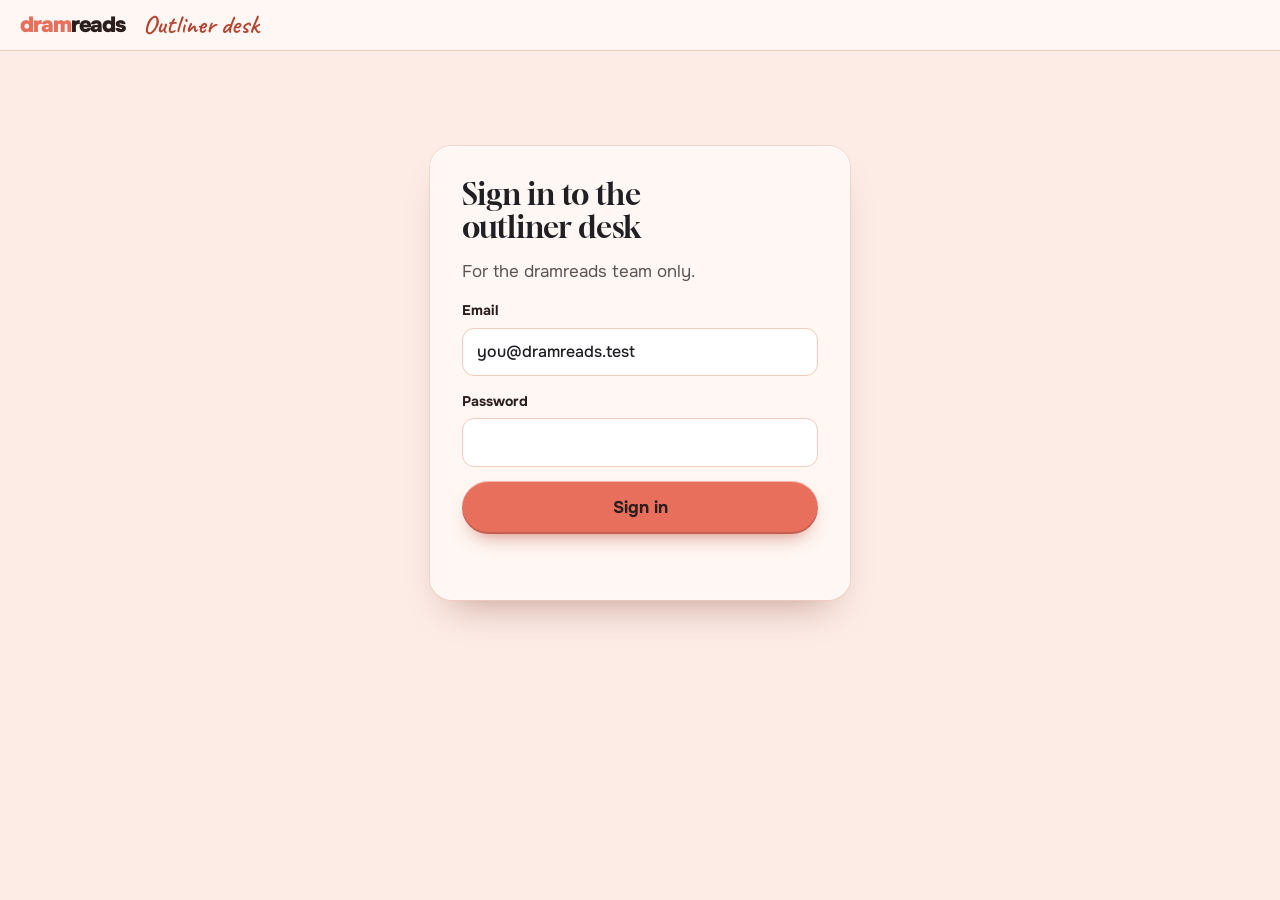
==== admin-preview.html @ 10865d68 "Add outliner recruitment page, admin dashboard and its sample-data demo Co-Authored-By: Claude Opus " ====
<!doctype html>
<html lang="en">
<head>
<meta charset="utf-8">
<meta name="viewport" content="width=device-width, initial-scale=1, viewport-fit=cover">
<title>Outliner Desk preview | dramreads</title>
<meta name="robots" content="noindex, nofollow">
<link rel="stylesheet" href="https://fonts.googleapis.com/css2?family=Caveat:wght@600&family=Gloock&family=Onest:wght@400;500;600;700;800;900&display=swap">
<link rel="stylesheet" href="assets/site.css">
<link rel="stylesheet" href="assets/admin.css">
</head>
<body class="adm">
<script type="module">
// Runs the real dashboard (site/admin.html + admin.js) against sample data in memory, no Supabase needed.
// Open admin-preview.html from the site folder. Nothing is saved.
const ME = "you@dramreads.test";
const uuid = () => crypto.randomUUID();
const ago = d => new Date(Date.now() - d * 864e5).toISOString();
const A = (name, email, days, status, extra = {}) => ({ id: uuid(), created_at: ago(days), name, email, book_link: "https://www.goodnovel.com/book/sample", genres: ["Contract Marriage", "Mafia & Biker"], message: null,
  blurb: "She signed the contract to save her father's company. He signed it to destroy hers.", story_outline: "Act one: the wedding is a business deal...\nAct two: the deal starts to cost them both...\nAct three: the betrayal, the choice, the real vow.",
  characters: "Ivy Hart, 24: proud, broke, sharper than anyone expects.\nDante Moretti, 31: heir to a shipping empire with a debt to settle.", chapter_1: "Ivy walks into the wrong boardroom and the wrong man offers her a ring.",
  chapter_2: "The prenup has one clause she can't read.", chapter_3: "Their first public kiss is staged; her reaction isn't.", file_path: null, human_declared: true, status, rate: null, prior_ban: false, ...extra });
const db = {
  admins: [{ email: ME }],
  applications: [
    A("Ama Okafor", "ama@example.com", 0, "new"),
    A("Lena Brooks", "lena@example.com", 1, "new", { file_path: "x/assessment.pdf", blurb: null, story_outline: null, characters: null, chapter_1: null, chapter_2: null, chapter_3: null, genres: ["Sports Romance"] }),
    A("R. Vale", "rvale@example.com", 2, "new", { prior_ban: true }),
    A("Tobi Adeyemi", "tobi@example.com", 6, "review"),
    A("Grace Lin", "grace@example.com", 30, "accepted", { rate: 2.5 }),
    A("Marcus Reed", "marcus@example.com", 40, "accepted", { rate: 0.75 }),
    A("Rachel Vale", "rachel@example.com", 50, "banned"),
  ],
  scores: [], batches: [],
};
const [, , , tobi, grace, marcus] = db.applications;
db.scores.push({ application_id: tobi.id, reviewer: "partner@dramreads.test", no_ai: 5, originality: 4, creativity: 4, market_fit: 5, storyline: 4, note: "Strong hooks, chapter 3 drags." });
db.batches.push({ id: uuid(), application_id: grace.id, month: "2026-10-01", submitted: 120, approved: 110, paid: false },
  { id: uuid(), application_id: grace.id, month: "2026-09-01", submitted: 90, approved: 80, paid: true },
  { id: uuid(), application_id: marcus.id, month: "2026-10-01", submitted: 60, approved: 52, paid: false });

// Just enough of the supabase-js query builder for admin.js.
function from(table) {
  let rows = db[table], op = "select", payload, filters = [], single = false, conflict;
  const q = {
    select() { return q; }, order() { return q; },
    eq(k, v) { filters.push(r => r[k] === v); return q; },
    single() { single = true; return q; },
    insert(r) { op = "insert"; payload = r; return q; },
    update(r) { op = "update"; payload = r; return q; },
    upsert(r, o) { op = "upsert"; payload = r; conflict = o.onConflict.split(","); return q; },
    then(ok, bad) { return Promise.resolve(run()).then(ok, bad); },
  };
  function run() {
    const match = r => filters.every(f => f(r));
    if (op === "select") return { data: rows.filter(match), error: null };
    if (op === "update") { rows.filter(match).forEach(r => Object.assign(r, payload)); return { error: null }; }
    if (op === "insert") {
      if (table === "batches" && rows.some(r => r.application_id === payload.application_id && r.month === payload.month)) return { data: null, error: { code: "23505", message: "duplicate key" } };
      const row = { id: uuid(), paid: false, ...payload }; rows.push(row); return { data: single ? row : [row], error: null };
    }
    const row = { reviewer: ME, ...payload }, old = rows.find(r => conflict.every(k => r[k] === row[k]));
    old ? Object.assign(old, row) : rows.push(row); return { error: null };
  }
  return q;
}
window.DR_SUPABASE = { url: "preview", anonKey: "preview" };
window.supabase = { createClient: () => ({
  from,
  auth: {
    getSession: async () => ({ data: { session: null } }),
    signInWithPassword: async ({ email }) => ({ data: { session: { user: { email: email || ME } } }, error: null }),
    signOut: async () => ({}),
  },
  storage: { from: () => ({ createSignedUrl: async () => ({ data: { signedUrl: "data:text/plain,Sample assessment document" }, error: null }) }) },
}) };

const html = await (await fetch("admin.html")).text();
document.body.innerHTML = new DOMParser().parseFromString(html, "text/html").body.innerHTML.replace(/<script[\s\S]*?<\/script>/g, "");
document.querySelector("#lEmail").value = ME;
await import("./assets/admin.js");
</script>
</body>
</html>
---- assets/site.css ----
/* dramreads — shared styles for every page.
   Concept: books as physical objects on a lit stage; paper, ink and editors' marks for depth.
   Signature: the "locked chapter", a page that fades out into a request bar. */
:root {
  --coral: #E86F5C;
  --coral-ink: #B4442F;     /* coral darkened for small text on white */
  --coral-soft: #F3A193;
  --peach: #FDECE6;
  --peach-2: #F9DDD3;
  --peach-line: #F1C9BD;
  --white: #FFFFFF;
  --paper: #FFFBF8;
  --ink: #1F1F24;
  --ink-soft: #5E5455;
  --deep: #2B1E1C;
  --display: "Gloock", Georgia, "Times New Roman", serif;
  --sans: "Onest", "Segoe UI", system-ui, -apple-system, sans-serif;
  --hand: "Caveat", "Bradley Hand", cursive;
  --gl: max(20px, env(safe-area-inset-left, 0px));
  --gr: max(20px, env(safe-area-inset-right, 0px));
  --ease: cubic-bezier(.2,.8,.2,1);
  /* glass: the site's accent material. Use on things that float over colour. */
  --glass: rgba(255,251,248,.58);
  --glass-strong: rgba(255,251,248,.8);
  --glass-blur: blur(22px) saturate(1.7);
  --glass-shadow: inset 0 1px 0 rgba(255,255,255,.95), inset 0 0 0 1px rgba(255,255,255,.35), 0 0 0 1px rgba(241,201,189,.7), 0 22px 40px -20px rgba(120,50,35,.45);
  --grain: url("data:image/svg+xml;utf8,<svg xmlns='http://www.w3.org/2000/svg' width='160' height='160'><filter id='n'><feTurbulence type='fractalNoise' baseFrequency='.85' numOctaves='3' stitchTiles='stitch'/><feColorMatrix values='0 0 0 0 0.17  0 0 0 0 0.12  0 0 0 0 0.11  0 0 0 .5 0'/></filter><rect width='100%' height='100%' filter='url(%23n)'/></svg>");
}
@view-transition { navigation: auto; }
::view-transition-old(root), ::view-transition-new(root) { animation-duration: .35s; }

*, *::before, *::after { box-sizing: border-box; }
html { scroll-behavior: smooth; -webkit-text-size-adjust: 100%; }
body { margin: 0; background: var(--white); color: var(--ink); font: 400 17px/1.6 var(--sans); overflow-x: hidden; }
img, svg { max-width: 100%; }
a { color: var(--coral-ink); }
p { margin: 0; }
h1, h2, h3 { margin: 0; text-wrap: balance; }
:focus-visible { outline: 3px solid var(--ink); outline-offset: 3px; border-radius: 8px; }
.wrap { max-width: 1200px; margin: 0 auto; padding-left: var(--gl); padding-right: var(--gr); }
.grain { position: relative; isolation: isolate; }
.grain::after { content: ""; position: absolute; inset: 0; background: var(--grain); opacity: .22; mix-blend-mode: multiply; pointer-events: none; z-index: -1; }
section { padding-block: clamp(72px, 10vw, 128px); scroll-margin-top: 40px; }
h2 { font: 400 clamp(38px, 5.4vw, 66px)/1 var(--display); letter-spacing: -0.01em; color: var(--deep); }
.kicker { font: 600 30px/1 var(--hand); color: var(--coral-ink); display: block; margin-bottom: 12px; transform: rotate(-2deg); transform-origin: left; }
.lede { font-size: clamp(17px, 1.6vw, 20px); color: var(--ink-soft); max-width: 58ch; }
.split-head { display: grid; grid-template-columns: 1fr 1fr; gap: 20px 64px; align-items: end; }
.split-head > * { min-width: 0; }
@media (max-width: 860px) { .split-head { grid-template-columns: 1fr; } }

.btn { display: inline-flex; align-items: center; justify-content: center; gap: 10px; border: 0; border-radius: 999px; padding: 15px 28px; font: 700 16px/1 var(--sans); background: var(--coral); color: var(--deep); text-decoration: none; cursor: pointer; white-space: nowrap;
  box-shadow: 0 1px 0 rgba(255,255,255,.5) inset, 0 -2px 0 rgba(43,30,28,.18) inset, 0 10px 20px -10px rgba(180,68,47,.7); transition: transform .15s, box-shadow .15s, background .15s; }
.btn:hover { transform: translateY(-1px); background: #EC7B69; }
.btn:active { transform: translateY(1px); }
.btn.dark { background: var(--deep); color: var(--peach); box-shadow: 0 10px 20px -12px rgba(43,30,28,.8); }
.btn.dark:hover { background: #3B2A27; }
.link { font-weight: 700; color: var(--ink); text-decoration: underline; text-decoration-color: var(--coral); text-decoration-thickness: 2px; text-underline-offset: 6px; }
.link:hover { color: var(--coral-ink); }

/* ---------- Pill header ---------- */
body::before { content: ""; position: fixed; inset: 0 0 auto; height: env(safe-area-inset-top, 0px); background: var(--white); z-index: 41; }
.hdr { position: fixed; z-index: 40; top: calc(14px + env(safe-area-inset-top, 0px)); left: 50%; translate: -50% 0; width: min(1140px, calc(100% - 28px));
  display: flex; align-items: center; gap: 8px; padding: 7px 7px 7px 22px; border-radius: 999px;
  background-color: var(--glass); background-image: radial-gradient(220px circle at var(--mx, -300px) 50%, rgba(255,255,255,.6), transparent 70%);
  -webkit-backdrop-filter: var(--glass-blur); backdrop-filter: var(--glass-blur); box-shadow: var(--glass-shadow);
  transition: width .4s var(--ease), top .4s var(--ease), background-color .3s; view-transition-name: hdr; }
.hdr.scrolled { width: min(940px, calc(100% - 28px)); top: calc(10px + env(safe-area-inset-top, 0px)); background-color: var(--glass-strong); }
.logo { font: 900 25px/1 var(--sans); letter-spacing: -0.05em; color: var(--coral); text-decoration: none; display: inline-flex; align-items: baseline; flex: none; }
.logo i { font-style: normal; color: var(--deep); }
.hdr nav { display: flex; gap: 2px; margin: 0 auto; padding: 4px; border-radius: 999px; background: rgba(255,255,255,.45); box-shadow: inset 0 0 0 1px rgba(255,255,255,.6); }
.hdr nav a { padding: 9px 16px; border-radius: 999px; color: var(--deep); text-decoration: none; font-weight: 600; font-size: 14.5px; transition: background .2s, color .2s; }
.hdr nav a:hover { background: rgba(255,255,255,.9); }
.hdr nav a[aria-current="page"] { background: var(--deep); color: var(--peach); }
.hdr .btn { padding: 12px 20px; font-size: 14.5px; }
.menu-btn { display: none; border: 0; background: var(--deep); color: var(--peach); width: 44px; height: 44px; border-radius: 50%; cursor: pointer; place-items: center; flex: none; }
.menu-btn span, .menu-btn span::before, .menu-btn span::after { display: block; width: 16px; height: 2px; background: currentColor; border-radius: 2px; position: relative; transition: transform .25s var(--ease), background .2s; }
.menu-btn span::before, .menu-btn span::after { content: ""; position: absolute; left: 0; }
.menu-btn span::before { top: -5px; } .menu-btn span::after { top: 5px; }
.menu-open .menu-btn span { background: transparent; }
.menu-open .menu-btn span::before { transform: translateY(5px) rotate(45deg); }
.menu-open .menu-btn span::after { transform: translateY(-5px) rotate(-45deg); }
.panel { display: none; }
@media (max-width: 900px) {
  .hdr { padding-left: 18px; gap: 6px; }
  .hdr nav { display: none; }
  .hdr .btn { margin-left: auto; padding: 11px 16px; }
  .menu-btn { display: grid; }
  .panel { display: block; position: fixed; z-index: 39; top: calc(78px + env(safe-area-inset-top, 0px)); left: 14px; right: 14px; border-radius: 28px; background: var(--deep); color: var(--peach);
    padding: 18px 22px 22px; box-shadow: 0 30px 60px -20px rgba(43,30,28,.6); transform-origin: top center; transform: translateY(-10px) scale(.97); opacity: 0; visibility: hidden; transition: opacity .25s, transform .35s var(--ease), visibility .25s; }
  .menu-open .panel { opacity: 1; transform: none; visibility: visible; }
  .panel a { display: flex; justify-content: space-between; align-items: center; color: var(--peach); text-decoration: none; font: 400 34px/1.2 var(--display); padding: 12px 4px; border-bottom: 1px solid rgba(253,236,230,.13); }
  .panel a[aria-current="page"] { color: var(--coral-soft); }
  .panel a[aria-current="page"]::after { content: "you are here"; font: 600 20px/1 var(--hand); }
  .panel .mail { margin-top: 16px; font-size: 14px; color: rgba(253,236,230,.7); }
}
@media (max-width: 420px) { .hdr .btn { display: none; } .menu-btn { margin-left: auto; } }

/* ---------- 3D book object ---------- */
.book3d { --w: 180px; --d: 30px; --ry: -24deg; --rx: 4deg; width: var(--w); aspect-ratio: 2 / 3; position: relative; transform-style: preserve-3d; transform: rotateX(var(--rx)) rotateY(var(--ry)); transition: transform .6s var(--ease); }
.book3d > * { position: absolute; }
.book3d .front { inset: 0; transform: translateZ(calc(var(--d) / 2)); border-radius: 2px 7px 7px 2px; overflow: hidden; display: flex; flex-direction: column; justify-content: flex-end; padding: 9%; color: #FFF6F1; background: var(--cv); }
.book3d .front::before { content: ""; position: absolute; inset: 0; z-index: 1; pointer-events: none; background:
    linear-gradient(90deg, rgba(0,0,0,.35) 0, rgba(255,255,255,.18) 3%, rgba(0,0,0,.12) 5.5%, transparent 9%),
    radial-gradient(110% 60% at 85% 0%, rgba(255,255,255,.28), transparent 60%); }
.book3d .front::after { content: ""; position: absolute; inset: 0; background: var(--grain); opacity: .35; mix-blend-mode: overlay; pointer-events: none; }
.book3d .art { position: absolute; inset: 0; }
.book3d .t { position: relative; z-index: 2; font: 400 calc(var(--w) * .13)/1 var(--display); text-shadow: 0 2px 10px rgba(0,0,0,.35); }
.book3d .g { position: relative; z-index: 2; margin-top: 8%; padding-top: 6%; border-top: 1px solid rgba(255,246,241,.5); font: 600 calc(var(--w) * .052)/1.2 var(--sans); letter-spacing: .06em; }
.book3d .pages { top: 1.5%; height: 97%; width: var(--d); left: calc(var(--w) - var(--d) / 2 - 3px); transform: rotateY(90deg); background: repeating-linear-gradient(90deg, #FBF5F1 0 1px, #E8DCD6 1px 2px); box-shadow: inset 0 0 10px rgba(43,30,28,.25); }
.book3d .spine { top: 0; height: 100%; width: var(--d); left: calc(var(--d) / -2); transform: rotateY(-90deg); background: var(--cv); filter: brightness(.7); border-radius: 3px 0 0 3px; }
.book3d .back { inset: 0; transform: translateZ(calc(var(--d) / -2)) rotateY(180deg); background: var(--deep); border-radius: 7px 2px 2px 7px; }
.floor { position: absolute; left: 8%; right: -6%; bottom: -14px; height: 26px; background: radial-gradient(closest-side, rgba(43,30,28,.42), transparent); filter: blur(4px); transform: translateZ(-1px); }
/* Cover motifs, drawn in CSS so nothing reads as stock or AI imagery */
.m-ring { background: radial-gradient(circle at 50% 36%, transparent 22%, rgba(255,230,200,.85) 23%, rgba(255,230,200,.85) 25%, transparent 26%); }
.m-veil { background: repeating-linear-gradient(100deg, rgba(255,255,255,.07) 0 6px, transparent 6px 14px), radial-gradient(60% 40% at 50% 30%, rgba(255,255,255,.25), transparent 70%); }
.m-clock { background: conic-gradient(from 200deg at 50% 34%, rgba(255,230,200,.6) 0 8deg, transparent 8deg 90deg, rgba(255,230,200,.35) 90deg 92deg, transparent 92deg), radial-gradient(circle at 50% 34%, transparent 27%, rgba(255,230,200,.6) 28%, transparent 29.5%); }
.m-ice { background: linear-gradient(160deg, transparent 40%, rgba(255,255,255,.35) 41%, transparent 43%), linear-gradient(20deg, transparent 55%, rgba(255,255,255,.18) 56%, transparent 58%); }
.m-flame { background: radial-gradient(40% 50% at 50% 40%, rgba(255,170,90,.7), transparent 70%), radial-gradient(18% 26% at 50% 36%, rgba(255,230,160,.8), transparent 70%); }
.m-tower { background: linear-gradient(90deg, transparent 22%, rgba(0,0,0,.28) 22% 30%, transparent 30% 42%, rgba(0,0,0,.32) 42% 54%, transparent 54% 64%, rgba(0,0,0,.24) 64% 72%, transparent 72%) 0 18% / 100% 45% no-repeat, radial-gradient(40% 30% at 50% 30%, rgba(255,200,120,.35), transparent 70%); }
.m-peak { background: radial-gradient(circle at 70% 16%, rgba(255,240,220,.75) 0 6%, transparent 7%), linear-gradient(to top right, transparent 49.5%, rgba(255,255,255,.16) 50%) 0 22% / 50% 40% no-repeat, linear-gradient(to top left, transparent 49.5%, rgba(0,0,0,.22) 50%) 100% 22% / 50% 40% no-repeat; }
.m-snow { background: radial-gradient(circle, rgba(255,255,255,.7) 1px, transparent 1.6px) 0 0 / 14px 14px, radial-gradient(circle, rgba(255,255,255,.45) 1px, transparent 1.6px) 7px 7px / 14px 14px; }
.m-holly { background: radial-gradient(circle at 70% 20%, #E25A4A 0 4%, transparent 4.5%), radial-gradient(circle at 76% 25%, #E25A4A 0 3.5%, transparent 4%), radial-gradient(60% 30% at 72% 22%, rgba(120,190,140,.4), transparent 70%); }

/* ---------- Locked chapter (signature) ---------- */
.locked { position: relative; background: var(--paper); border-radius: 18px; padding: 22px 24px 0; overflow: hidden;
  box-shadow: 0 1px 0 rgba(255,255,255,.8) inset, 0 40px 70px -40px rgba(43,30,28,.55), 0 0 0 1px rgba(241,201,189,.8); }
.locked::before { content: ""; position: absolute; inset: 0; background: var(--grain); opacity: .12; pointer-events: none; }
.locked-head { position: relative; display: flex; flex-wrap: wrap; align-items: baseline; justify-content: space-between; gap: 6px 14px; }
.locked .ch { font: 600 23px/1 var(--hand); color: var(--coral-ink); }
.locked .ttl { font: 400 21px/1.1 var(--display); color: var(--deep); }
.chips { position: relative; display: flex; flex-wrap: wrap; gap: 6px; margin-top: 12px; }
.chip { display: inline-flex; align-items: center; gap: 7px; background: var(--peach); border-radius: 999px; padding: 5px 11px; font-size: 12.5px; font-weight: 700; color: var(--deep); white-space: nowrap; }
.chip.ok::before { content: ""; width: 7px; height: 7px; border-radius: 50%; background: #3C9A6A; box-shadow: 0 0 0 3px rgba(60,154,106,.18); }
.chip.no { color: var(--ink-soft); font-weight: 500; }
.locked p { position: relative; margin-top: 12px; font: 400 16.5px/1.75 Georgia, "Times New Roman", serif; color: var(--ink); height: 8.75em; overflow: hidden;
  -webkit-mask-image: linear-gradient(#000 30%, transparent 98%); mask-image: linear-gradient(#000 30%, transparent 98%); }
.lockbar { position: relative; display: flex; align-items: center; justify-content: space-between; gap: 12px; flex-wrap: wrap; margin: 0 -24px; padding: 13px 14px 13px 24px; background: var(--deep); color: var(--peach); }
.lockbar small { display: inline-flex; align-items: center; gap: 9px; font-size: 13.5px; }
.lockbar .btn { padding: 11px 18px; font-size: 14px; }

/* ---------- Home hero ---------- */
.hero { background: radial-gradient(80% 90% at 78% 40%, #FFF7F3 0%, var(--peach) 45%, var(--peach-2) 100%); padding-block: calc(118px + env(safe-area-inset-top, 0px)) clamp(64px, 8vw, 110px); overflow: hidden; }
.hero .wrap { display: grid; grid-template-columns: 1fr 1.02fr; gap: 48px; align-items: center; }
.hero .wrap > * { min-width: 0; }
.hero h1 { font: 900 clamp(54px, 8.2vw, 108px)/.9 var(--sans); letter-spacing: -0.055em; color: var(--deep); }
.hero h1 .brand { display: block; font: 600 clamp(30px, 3vw, 40px)/1 var(--hand); letter-spacing: 0; color: var(--coral-ink); margin-bottom: 14px; transform: rotate(-3deg); transform-origin: left; }
.hero h1 .fade { display: block; background: linear-gradient(90deg, var(--coral) 55%, rgba(232,111,92,.15)); -webkit-background-clip: text; background-clip: text; -webkit-text-fill-color: transparent; color: var(--coral); padding-bottom: .08em; }
.hero .lede { margin-top: 28px; color: #4E4446; }
.hero .actions { display: flex; flex-wrap: wrap; align-items: center; gap: 16px 26px; margin-top: 34px; }
.proof { display: grid; grid-template-columns: repeat(3, minmax(0, 1fr)); gap: 18px; margin: 44px 0 0; padding: 0; list-style: none; }
.proof li { border-left: 2px solid var(--coral); padding-left: 14px; font-size: 14.5px; line-height: 1.4; color: var(--ink-soft); }
.proof b { display: block; color: var(--deep); font-size: 15.5px; }

/* The fan: three books in fixed slots; picking one swaps slot classes so the move animates */
.stage { position: relative; --bw: 196px; }
.stage::before { content: ""; position: absolute; left: -10%; right: -10%; top: -12%; height: 80%; background: radial-gradient(closest-side, rgba(255,255,255,.95), rgba(255,255,255,0)); pointer-events: none; }
.fan { position: relative; height: calc(var(--bw) * 1.5 + 44px); perspective: 1600px; }
.fan .bt { all: unset; box-sizing: border-box; position: absolute; left: 50%; top: 8px; margin-left: calc(var(--bw) / -2); cursor: pointer; perspective: 1000px; border-radius: 8px;
  transition: transform .7s var(--ease), filter .7s var(--ease); }
.fan .book3d { --w: var(--bw); --d: 32px; --rx: 3deg; }
.fan .pos-c { z-index: 3; transform: translateY(0) scale(1); }
.fan .pos-c .book3d { --ry: -12deg; }
.fan .pos-l { z-index: 1; transform: translateX(-74%) translateY(26px) scale(.76); filter: saturate(.8) brightness(.94); }
.fan .pos-l .book3d { --ry: 30deg; }
.fan .pos-r { z-index: 1; transform: translateX(74%) translateY(26px) scale(.76); filter: saturate(.8) brightness(.94); }
.fan .pos-r .book3d { --ry: -34deg; }
.fan .bt:not(.pos-c):hover { filter: none; }
.fan .bt:focus-visible { outline-offset: 10px; }
.stage .hint { position: absolute; z-index: 4; right: 0; top: 0; font: 600 21px/1 var(--hand); color: var(--coral-ink); transform: rotate(4deg); }
.stage .locked { position: relative; z-index: 5; margin-top: -26px; }
.stage .locked.swap > * { animation: swap .45s var(--ease); }
@keyframes swap { from { opacity: .2; transform: translateY(6px); } }
@media (prefers-reduced-motion: no-preference) {
  .fan .bt { animation: deal .9s var(--ease) both; }
  .fan .bt:nth-child(2) { animation-delay: .12s; } .fan .bt:nth-child(3) { animation-delay: .24s; }
}
/* motion only, never opacity from 0: a throttled tab still shows a complete stage */
@keyframes deal { from { translate: 0 40px; rotate: -5deg; } }

@media (max-width: 1000px) {
  .hero .wrap { grid-template-columns: 1fr; gap: 0; }
  .hero-copy { display: contents; }
  .hero h1 { order: 1; } .stage { order: 2; } .hero .lede { order: 3; } .hero .actions { order: 4; } .proof { order: 5; }
  .stage { max-width: 560px; width: 100%; margin: 28px auto 8px; }
}
@media (max-width: 560px) {
  .stage { --bw: 150px; }
  .stage .hint { display: none; }
  .stage .chip.ok, .stage .chip.no { display: none; }
  .locked .ttl { font-size: 18px; }
  .proof { grid-template-columns: 1fr; gap: 12px; margin-top: 34px; }
  .hero .actions .btn { flex: 1 1 100%; }
  .locked { padding: 18px 18px 0; }
  .lockbar { margin: 0 -18px; padding-left: 18px; }
  .locked p { font-size: 15.5px; }
}

/* ---------- Ticker ---------- */
.ticker { background: var(--deep); color: var(--peach); overflow: hidden; padding-block: 22px; }
.ticker .track { display: flex; width: max-content; }
.ticker span { display: inline-flex; align-items: center; gap: 26px; padding-right: 26px; font: 400 clamp(24px, 3vw, 34px)/1 var(--display); white-space: nowrap; }
.ticker svg { width: 18px; height: 18px; color: var(--coral); flex: none; }
@media (prefers-reduced-motion: no-preference) { .ticker .track { animation: tick 52s linear infinite; } }
@keyframes tick { to { transform: translateX(-50%); } }

/* ---------- Home: the desk (piles on a walnut desk, the picked book stands beside them) ---------- */
.featured { background: linear-gradient(var(--white), #FFF6F2); overflow: hidden; }
.featured .foot-link { margin-top: 36px; display: flex; flex-wrap: wrap; align-items: center; gap: 14px 26px; }
.deskshow { --tableH: 128px; position: relative; isolation: isolate; overflow: hidden; margin-top: 44px; border-radius: 34px;
  display: grid; grid-template-columns: minmax(0, 1.3fr) minmax(0, 1fr); gap: 44px; align-items: end;
  padding: 48px 56px calc(var(--tableH) - 34px);
  background: radial-gradient(70% 90% at 20% 0%, #FBEDE6, transparent 70%), linear-gradient(180deg, #F4DED4 0%, #ECCFC2 100%);
  box-shadow: 0 50px 80px -60px rgba(43,30,28,.7); }
.deskshow > * { min-width: 0; }
/* window light falling across the wall */
.deskshow::before { content: ""; position: absolute; z-index: -2; top: -20%; left: 18%; width: 64%; height: 90%; transform: skewX(-20deg); filter: blur(24px); pointer-events: none;
  background: linear-gradient(90deg, transparent 0 22%, rgba(255,251,244,.7) 22% 38%, transparent 38% 45%, rgba(255,251,244,.6) 45% 61%, transparent 61%); }
.tabletop { position: absolute; z-index: -1; left: 0; right: 0; bottom: 0; height: var(--tableH);
  background:
    radial-gradient(40% 70% at 26% 0%, rgba(255,226,196,.32), transparent 70%),
    linear-gradient(180deg, rgba(255,222,192,.22), transparent 35%),
    repeating-linear-gradient(179deg, rgba(40,18,10,.07) 0 2px, transparent 2px 11px),
    repeating-linear-gradient(181.5deg, rgba(255,235,215,.05) 0 1px, transparent 1px 17px),
    linear-gradient(180deg, #A46D51 0%, #85543E 55%, #6D4231 100%);
  box-shadow: inset 0 10px 14px -8px rgba(40,18,10,.45); }
.tabletop::after { content: ""; position: absolute; left: 0; right: 0; bottom: 0; height: 24px; background: linear-gradient(#5C3628, #47291F); border-top: 1px solid rgba(255,214,184,.28); }

.piles { position: relative; display: flex; align-items: flex-end; gap: 30px; }
.pile { position: relative; flex: 1; min-width: 0; display: flex; flex-direction: column-reverse; align-items: stretch; }
.pile::after { content: ""; position: absolute; z-index: -1; left: 6%; right: -10%; bottom: -16px; height: 30px; background: radial-gradient(closest-side, rgba(40,18,10,.5), transparent); filter: blur(5px); }
.pile .lbl { order: 99; margin: 0 0 12px 4px; font: 600 23px/1 var(--hand); color: var(--coral-ink); }
.sp { all: unset; box-sizing: border-box; position: relative; display: flex; align-items: center; justify-content: space-between; gap: 10px; cursor: pointer;
  height: var(--h); width: calc(100% - var(--jit) - 22px); margin-left: var(--jit); padding: 0 14px; border-radius: 3px 5px 5px 3px; background: var(--cv); color: #FFF3EC;
  box-shadow: inset 0 3px 4px rgba(255,255,255,.2), inset 0 -6px 8px rgba(0,0,0,.3), inset 8px 0 0 rgba(255,236,220,.12), 0 6px 10px -6px rgba(40,18,10,.7);
  transition: transform .5s var(--ease), filter .4s; }
.sp b { min-width: 0; font: 400 clamp(15px, calc(var(--h) * .36), 21px)/1 var(--display); white-space: nowrap; overflow: hidden; text-overflow: ellipsis; }
.sp small { flex: none; font: 700 11px/1 var(--sans); opacity: .8; font-variant-numeric: tabular-nums; }
.sp:hover { transform: translateX(10px); }
.sp.on { transform: translateX(22px); filter: brightness(1.15) saturate(1.05); }
.sp:focus-visible { outline: 3px solid var(--ink); outline-offset: 3px; }
.ds-dots { display: none; }

/* Every overview is rendered into the same grid cell and only the active one is visible,
   so the section always takes the tallest one's height and never jumps between slides. */
.ov { display: grid; align-items: end; }
.ov-item { grid-area: 1 / 1; display: grid; grid-template-columns: 150px minmax(0, 1fr); gap: 28px; align-items: end; visibility: hidden; }
.ov-item.on { visibility: visible; }
.ov-book { position: relative; perspective: 900px; padding-left: 8px; }
.ov-book .book3d { --w: 142px; --d: 26px; --ry: -16deg; --rx: 3deg; }
.ov-book::after { content: ""; position: absolute; z-index: -1; left: 18%; right: -30%; bottom: -14px; height: 28px; background: radial-gradient(closest-side, rgba(40,18,10,.55), transparent); filter: blur(5px); }
.ov-body { padding-bottom: 46px; }
.ov-item.enter .ov-book .book3d { animation: stand .6s var(--ease); }
.ov-item.enter .ov-body > * { animation: swap .45s var(--ease); }
@keyframes stand { from { transform: rotateX(3deg) rotateY(-70deg) translateX(-30px); } }
.ov .k { font: 600 23px/1 var(--hand); color: var(--coral-ink); }
.ov h3 { margin-top: 6px; font: 400 clamp(28px, 3vw, 38px)/1.02 var(--display); color: var(--deep); }
.ov .hook { margin-top: 8px; color: #574A4B; font-size: 15.5px; }
.ov .chips .chip { background: rgba(255,255,255,.65); }
.ov-acts { display: flex; flex-wrap: wrap; align-items: center; gap: 12px 20px; margin-top: 18px; }
.ov-acts .btn { padding: 13px 20px; font-size: 15px; }
.ov-acts .link { background: none; border: 0; padding: 0; font: 700 15px/1.2 var(--sans); cursor: pointer; }
/* autoplay controls */
.ds-ctrl { position: absolute; z-index: 3; top: 22px; right: 26px; display: flex; align-items: center; gap: 8px; }
.ds-ctrl .n { margin-right: 6px; font: 600 22px/1 var(--hand); color: var(--coral-ink); font-variant-numeric: tabular-nums; }
.ds-ctrl button { width: 40px; height: 40px; border-radius: 50%; border: 0; background: var(--glass); -webkit-backdrop-filter: var(--glass-blur); backdrop-filter: var(--glass-blur); box-shadow: var(--glass-shadow); color: var(--deep); cursor: pointer; display: grid; place-items: center; }
.ds-ctrl button:hover { background: var(--deep); color: var(--peach); }
.ds-ctrl svg { width: 15px; height: 15px; }
.ds-bar { position: absolute; z-index: 3; left: 0; top: 0; height: 3px; width: 100%; background: rgba(180,68,47,.12); }
.ds-bar i { display: block; height: 100%; width: 0; background: var(--coral); }
.deskshow.playing .ds-bar i { animation: fill var(--dur, 5s) linear forwards; }
.deskshow.hold .ds-bar i { animation-play-state: paused; }
@keyframes fill { to { width: 100%; } }

/* Phones: an app-style card carousel. No piles; each title gets a full card with its own slice of the desk.
   Cards sit side by side in a flex row, so they all share the tallest card's height and nothing jumps. */
@media (max-width: 760px) {
  .deskshow { display: flex; flex-direction: column; align-items: stretch; gap: 14px; margin-top: 26px; padding: 0; border-radius: 0; background: none; box-shadow: none; overflow: visible; }
  .deskshow::before, .tabletop, .piles, .ds-bar { display: none; }
  .ov { order: 1; display: flex; align-items: stretch; gap: 12px; overflow-x: auto; scroll-snap-type: x mandatory; scrollbar-width: none; overscroll-behavior-x: contain;
    margin-left: calc(var(--gl) * -1); margin-right: calc(var(--gr) * -1); padding: 6px var(--gr) 22px var(--gl); scroll-padding-inline: var(--gl); }
  .ov::-webkit-scrollbar { display: none; }
  .ov-item { flex: 0 0 86%; scroll-snap-align: center; visibility: visible; display: flex; flex-direction: column; align-items: stretch; gap: 0; border-radius: 26px; overflow: hidden; background: var(--paper);
    box-shadow: 0 0 0 1px rgba(241,201,189,.7), 0 24px 34px -26px rgba(43,30,28,.6); }
  /* the card's top is a slice of the desk: wall, window light, walnut edge */
  .ov-book { height: 232px; padding: 0 0 30px; display: flex; justify-content: center; align-items: flex-end;
    background:
      linear-gradient(180deg, rgba(255,222,192,.28), transparent 45%) 0 100% / 100% 50px no-repeat,
      repeating-linear-gradient(179deg, rgba(40,18,10,.08) 0 2px, transparent 2px 9px) 0 100% / 100% 50px no-repeat,
      linear-gradient(180deg, #A46D51, #75472F) 0 100% / 100% 50px no-repeat,
      linear-gradient(100deg, transparent 0 30%, rgba(255,251,244,.6) 30% 44%, transparent 44% 50%, rgba(255,251,244,.45) 50% 62%, transparent 62%),
      linear-gradient(180deg, #F6E2D8, #ECCFC2); }
  .ov-book .book3d { --w: 116px; --d: 20px; --ry: -18deg; }
  .ov-book::after { left: 36%; right: 14%; bottom: 20px; }
  .ov-body { display: flex; flex-direction: column; flex: 1; padding: 18px 18px 20px; }
  .ov h3 { font-size: 26px; }
  .ov .hook { font-size: 14.5px; display: -webkit-box; -webkit-line-clamp: 2; -webkit-box-orient: vertical; overflow: hidden; }
  .ov .chips { margin-top: 10px; } .ov .chips .chip { font-size: 11.5px; padding: 4px 9px; background: var(--peach); }
  .ov-acts { margin-top: auto; padding-top: 16px; gap: 10px; }
  .ov-acts .btn { flex: 1 1 100%; padding: 15px 18px; }
  .ov-acts .link { margin: 4px auto 0; }
  .ov-item.enter .ov-book .book3d, .ov-item.enter .ov-body > * { animation: none; }
  .ds-ctrl { order: 2; position: static; justify-content: center; gap: 14px; }
  .ds-ctrl .n, #dsPrev, #dsNext { display: none; }
  .ds-ctrl button { width: 36px; height: 36px; }
  .ds-dots { display: flex; gap: 6px; align-items: center; }
  .ds-dots button { all: unset; cursor: pointer; width: 7px; height: 7px; border-radius: 999px; background: rgba(43,30,28,.2); transition: width .3s var(--ease), background .3s; }
  .ds-dots button:hover { background: rgba(43,30,28,.4); }
  .ds-dots button[aria-current="true"] { width: 22px; background: var(--coral); }
  .ds-dots button:focus-visible { outline: 2px solid var(--ink); outline-offset: 3px; }
}

/* ---------- Home: the line (dark drama moment) ---------- */
.line { background: var(--deep); color: var(--peach); padding-block: clamp(80px, 11vw, 150px); overflow: hidden; }
.line.grain::after { mix-blend-mode: screen; opacity: .08; }
.line .wrap { display: grid; grid-template-columns: 240px 1fr; gap: 40px 64px; align-items: start; }
.line .wrap > * { min-width: 0; }
.line .kicker { color: var(--coral-soft); }
.line .side p { color: rgba(253,236,230,.75); font-size: 16px; }
.line blockquote { margin: 0; }
.line .q { font: 400 clamp(36px, 5.4vw, 72px)/1.05 var(--display); color: var(--white); letter-spacing: -0.01em; min-height: 3.15em; }
.line cite { display: block; margin-top: 26px; font: 600 24px/1 var(--hand); font-style: normal; color: var(--coral-soft); }
.line .ctrl { display: flex; flex-wrap: wrap; gap: 12px; margin-top: 36px; }
.line .ctrl button { border: 1px solid rgba(253,236,230,.28); background: transparent; color: var(--peach); border-radius: 999px; padding: 12px 20px; font: 700 15px/1 var(--sans); cursor: pointer; }
.line .ctrl button:hover { background: rgba(253,236,230,.08); }
.line .swap { animation: swap .5s var(--ease); }
@media (max-width: 860px) { .line .wrap { grid-template-columns: 1fr; } .line .q { min-height: 0; } }

/* ---------- Editor's desk ---------- */
.desk { position: relative; padding: 18px 10px 40px; }
.desk .sheet { position: relative; background-color: var(--paper); border-radius: 4px; padding: clamp(22px, 3vw, 38px) clamp(22px, 3vw, 38px) 64px clamp(48px, 6vw, 72px); box-shadow: 0 30px 50px -30px rgba(43,30,28,.5), 0 1px 3px rgba(43,30,28,.12);
  background-image: linear-gradient(90deg, transparent clamp(32px, 4.5vw, 54px), rgba(232,111,92,.35) clamp(32px, 4.5vw, 54px), rgba(232,111,92,.35) calc(clamp(32px, 4.5vw, 54px) + 1px), transparent calc(clamp(32px, 4.5vw, 54px) + 1px)); }
.desk .sheet::after { content: ""; position: absolute; inset: 0; background: var(--grain); opacity: .14; pointer-events: none; }
.desk .under { position: absolute; inset: 18px 10px 40px; background: #FBF1EC; border-radius: 4px; box-shadow: 0 10px 30px -20px rgba(43,30,28,.5); }
.desk .u1 { transform: rotate(-3.5deg) translate(-10px, 8px); }
.desk .u2 { transform: rotate(2.4deg) translate(12px, 4px); background: #F7E7E0; }
.desk .meta { display: flex; justify-content: space-between; gap: 12px; font-size: 12.5px; color: var(--ink-soft); border-bottom: 1px solid var(--peach-line); padding-bottom: 10px; margin-bottom: 16px; }
.desk .ms { font: 400 17px/1.95 Georgia, "Times New Roman", serif; color: #2D2729; }
.desk .ms p + p { margin-top: 10px; }
.desk del { text-decoration: none; background: linear-gradient(transparent 52%, var(--coral) 52%, var(--coral) 60%, transparent 60%); color: #8D8284; }
.desk ins { text-decoration: none; font: 600 23px/1 var(--hand); color: var(--coral-ink); white-space: nowrap; }
.desk .circle { position: relative; }
.desk .circle::before { content: ""; position: absolute; inset: -4px -8px; border: 2px solid var(--coral); border-radius: 50%; transform: rotate(-4deg); }
.desk .note { position: absolute; font: 600 21px/1.05 var(--hand); color: var(--coral-ink); max-width: 150px; }
.desk .n1 { right: -12px; top: 40%; transform: rotate(5deg); background: var(--paper); padding: 4px; }
.desk .n2 { left: clamp(48px, 6vw, 72px); bottom: 16px; transform: rotate(-2deg); max-width: 60%; }
.desk .stamp { position: absolute; right: 18px; bottom: 14px; transform: rotate(-8deg); border: 2.5px solid #3C9A6A; color: #2E7D55; border-radius: 8px; padding: 6px 12px; font: 800 13px/1.1 var(--sans); letter-spacing: .08em; background: rgba(255,255,255,.7); }
@media (max-width: 560px) { .desk { padding-inline: 4px; } .desk .n1 { right: -2px; top: 46%; max-width: 110px; font-size: 19px; } .desk .ms { font-size: 16px; } }

.duo { display: grid; grid-template-columns: .9fr 1.1fr; gap: clamp(40px, 6vw, 96px); align-items: center; }
.duo > * { min-width: 0; }
.duo .copy > * + * { margin-top: 18px; }
.duo .copy .cta { margin-top: 32px; display: flex; flex-wrap: wrap; gap: 14px 24px; align-items: center; }
@media (max-width: 960px) { .duo { grid-template-columns: 1fr; } }
.formats { display: grid; grid-template-columns: 1fr 1fr; gap: 12px; }
.formats div { background: var(--peach); border-radius: 14px; padding: 16px; }
.formats b { display: block; font: 400 24px/1.1 var(--display); color: var(--deep); }
.formats span { font-size: 14px; color: var(--ink-soft); }
@media (max-width: 560px) { .formats { grid-template-columns: 1fr; } }

/* ---------- Steps (real sequences only) ---------- */
.steps { margin: 64px 0 0; display: grid; grid-template-columns: repeat(var(--n, 5), minmax(0, 1fr)); list-style: none; padding: 0; counter-reset: s; position: relative; }
.steps::before { content: ""; position: absolute; left: 0; right: 0; top: 19px; height: 2px; background: repeating-linear-gradient(90deg, var(--coral-soft) 0 8px, transparent 8px 14px); }
.steps li { counter-increment: s; position: relative; padding-right: 18px; min-width: 0; }
.steps li::before { content: counter(s); display: grid; place-items: center; width: 40px; height: 40px; border-radius: 50%; background: var(--coral); color: var(--deep); font-weight: 900; position: relative; box-shadow: 0 0 0 6px var(--bgc, var(--white)); }
.steps b { display: block; margin-top: 16px; font-size: 17px; }
.steps span { display: block; margin-top: 4px; font-size: 14.5px; color: var(--ink-soft); line-height: 1.5; }
.steps.vertical, .steps.vertical li { }
@media (max-width: 960px) {
  .steps { grid-template-columns: 1fr; gap: 22px; }
  .steps::before { left: 19px; right: auto; top: 0; bottom: 0; width: 2px; height: auto; background: repeating-linear-gradient(180deg, var(--coral-soft) 0 8px, transparent 8px 14px); }
  .steps li { display: grid; grid-template-columns: 40px 1fr; column-gap: 16px; padding: 0; }
  .steps li::before { grid-row: span 2; }
  .steps b { margin-top: 6px; }
}
.rights { margin-top: 48px; display: flex; gap: 18px; align-items: center; background: var(--deep); color: var(--peach); border-radius: 18px; padding: 22px 26px; }
.rights svg { flex: none; width: 40px; height: 40px; color: var(--coral); }
.rights b { color: var(--white); }
@media (max-width: 560px) { .rights { align-items: flex-start; padding: 20px; } }

/* ---------- Paper contracts (partnership models) ---------- */
.peach-band { background: var(--peach); --bgc: var(--peach); }
.models { margin-top: 56px; display: grid; grid-template-columns: repeat(3, minmax(0, 1fr)); gap: 28px; padding-bottom: 24px; }
.model { position: relative; min-width: 0; }
.model .doc { position: relative; z-index: 1; background: var(--paper); border-radius: 6px; padding: 30px 28px; box-shadow: 0 24px 40px -28px rgba(43,30,28,.6), 0 1px 2px rgba(43,30,28,.1); height: 100%; display: flex; flex-direction: column; }
.model::before, .model::after { content: ""; position: absolute; inset: 0; background: #FFF3EE; border-radius: 6px; box-shadow: 0 6px 16px -10px rgba(43,30,28,.4); }
.model::before { transform: rotate(-2.5deg) translate(-4px, 6px); }
.model::after { transform: rotate(1.8deg) translate(5px, 3px); background: #FBE6DE; }
.model:nth-child(2) { top: 24px; }
.model svg { width: 54px; height: 54px; color: var(--coral); flex: none; }
.model h3 { margin-top: 22px; font: 400 27px/1.08 var(--display); color: var(--deep); }
.model p { margin-top: 12px; color: var(--ink-soft); font-size: 16px; }
.model dl { margin: 18px 0 0; display: grid; gap: 12px; font-size: 14.5px; }
.model dt { font-weight: 700; color: var(--deep); }
.model dd { margin: 2px 0 0; color: var(--ink-soft); }
.model .sig { margin-top: auto; padding-top: 22px; }
.model .sig span { display: block; padding-top: 12px; border-top: 1px dashed var(--peach-line); font: 600 21px/1 var(--hand); color: var(--coral-ink); }
@media (max-width: 960px) { .models { grid-template-columns: 1fr; gap: 36px; } .model:nth-child(2) { top: 0; } }

/* ---------- Inner page hero ---------- */
.page-hero { background: radial-gradient(70% 120% at 85% 20%, #FFF7F3, var(--peach) 55%, var(--peach-2)); padding-block: calc(150px + env(safe-area-inset-top, 0px)) clamp(56px, 7vw, 88px); overflow: hidden; }
.page-hero .wrap { display: grid; grid-template-columns: 1.2fr .8fr; gap: 40px; align-items: end; }
.page-hero .wrap > * { min-width: 0; }
.page-hero h1 { font: 400 clamp(52px, 8.4vw, 112px)/.94 var(--display); color: var(--deep); letter-spacing: -0.015em; }
.page-hero .lede { margin-top: 24px; color: #4E4446; }
.spines { display: flex; align-items: flex-end; justify-content: flex-end; gap: 4px; height: 260px; padding-bottom: 10px; position: relative; }
.spines i { display: flex; align-items: center; justify-content: center; width: var(--sw, 42px); height: var(--sh, 230px); border-radius: 4px 4px 2px 2px; background: var(--cv); position: relative; box-shadow: inset -6px 0 10px rgba(0,0,0,.22), inset 3px 0 4px rgba(255,255,255,.18), 0 14px 20px -12px rgba(43,30,28,.6); transform: rotate(var(--tilt, 0deg)); transform-origin: bottom right; font-style: normal; }
.spines i span { writing-mode: vertical-rl; transform: rotate(180deg); font: 400 15px/1 var(--display); color: #FFF3EC; white-space: nowrap; overflow: hidden; max-height: 80%; text-overflow: ellipsis; }
.spines i::before, .spines i::after { content: ""; position: absolute; left: 5px; right: 5px; height: 2px; background: rgba(255,236,220,.45); }
.spines i::before { top: 12px; } .spines i::after { bottom: 12px; }
@media (max-width: 860px) {
  .page-hero .wrap { grid-template-columns: 1fr; }
  .spines { justify-content: flex-start; height: 180px; margin-top: 8px; }
  .spines i { height: calc(var(--sh, 230px) * .68); width: calc(var(--sw, 42px) * .8); }
  .spines i span { font-size: 12px; }
}

/* ---------- Catalogue: a rights guide, not a card grid ---------- */
.spines button { all: unset; cursor: pointer; display: block; }
.spines button i { transition: transform .35s var(--ease), filter .35s; }
.spines button:hover i, .spines button:focus-visible i { transform: translateY(-14px) rotate(var(--tilt, 0deg)); }
.spines button.on i { transform: translateY(-22px) rotate(0deg); filter: brightness(1.12); }
.spines button:focus-visible { outline: none; }
.spines button:focus-visible i { outline: 3px solid var(--ink); outline-offset: 3px; }
.spines-note { display: block; margin-top: 16px; text-align: right; font: 600 21px/1 var(--hand); color: var(--coral-ink); }

.cat { display: grid; grid-template-columns: minmax(0, 1.25fr) minmax(0, .75fr); gap: clamp(32px, 4vw, 64px); align-items: start; }
.cat > * { min-width: 0; } /* keeps the sideways trope scroller from widening the page on phones */
.filters { display: flex; flex-wrap: wrap; align-items: center; justify-content: space-between; gap: 14px; }
.seg { display: inline-flex; gap: 3px; padding: 4px; border-radius: 999px; background: var(--peach); }
.seg button { border: 0; background: transparent; padding: 10px 18px; border-radius: 999px; font: 700 14.5px/1.1 var(--sans); color: var(--deep); cursor: pointer; }
.seg button[aria-pressed="true"] { background: var(--deep); color: var(--peach); }
.count { font: 600 24px/1 var(--hand); color: var(--coral-ink); }
.tropes { display: flex; flex-wrap: wrap; gap: 6px; margin-top: 16px; }
.trope { border: 1px solid var(--peach-line); background: var(--white); border-radius: 999px; padding: 7px 13px; font: 600 13.5px/1.2 var(--sans); color: var(--deep); cursor: pointer; transition: background .2s, border-color .2s; }
.trope:hover { border-color: var(--coral); }
.trope[aria-pressed="true"] { background: var(--coral); border-color: var(--coral); }

/* `.index .row` outranks `.row { all: unset }` so the columns survive the reset */
.index-head, .index .row { display: grid; grid-template-columns: 52px minmax(0, 1fr) 104px 96px; gap: 18px; align-items: center; }
.index-head { margin-top: 26px; padding: 0 14px 10px; border-bottom: 2px solid var(--deep); font-size: 12.5px; font-weight: 700; color: var(--ink-soft); }
.index-head span:first-child { grid-column: 1 / 3; }
.index { list-style: none; margin: 0; padding: 0; }
.row { all: unset; box-sizing: border-box; display: grid; width: 100%; padding: 14px; border-bottom: 1px solid var(--peach-line); cursor: pointer; transition: background .2s, color .2s; border-radius: 0; }
.row:hover { background: #FFF6F2; }
.row.on { background: var(--deep); color: var(--peach); border-radius: 16px; border-bottom-color: transparent; }
.row > * { min-width: 0; }
.thumb { position: relative; width: 52px; aspect-ratio: 2 / 3; border-radius: 2px 5px 5px 2px; overflow: hidden; background: var(--cv); box-shadow: inset 3px 0 4px rgba(0,0,0,.3), 0 10px 14px -8px rgba(43,30,28,.6); transition: transform .3s var(--ease); }
.thumb .art { position: absolute; inset: 0; }
.row:hover .thumb, .row.on .thumb { transform: rotate(-4deg) translateY(-2px); }
.row h3 { font: 400 22px/1.1 var(--display); color: var(--deep); }
.row.on h3 { color: var(--white); }
.row .hook { display: block; margin-top: 4px; font-size: 14px; color: var(--ink-soft); white-space: nowrap; overflow: hidden; text-overflow: ellipsis; }
.row.on .hook { color: rgba(253,236,230,.72); }
.row .wd { font: 700 15px/1.2 var(--sans); font-variant-numeric: tabular-nums; }
.row .wd small { display: block; margin-top: 3px; font: 500 12.5px/1.3 var(--sans); color: var(--ink-soft); }
.row.on .wd small { color: rgba(253,236,230,.75); }
.row .rt { display: flex; flex-wrap: wrap; gap: 4px; }
.r { font-size: 11.5px; font-weight: 700; border-radius: 999px; padding: 3px 8px; background: #E5F3EB; color: #24684A; }
.r.off { background: transparent; color: #A89B98; text-decoration: line-through; }
.row.on .r { background: rgba(60,154,106,.25); color: #BFE8D1; }
.row.on .r.off { background: transparent; color: rgba(253,236,230,.45); }
.row .m { display: none; }
.empty { padding: 36px 14px; color: var(--ink-soft); }
.empty button { margin-top: 12px; }

/* soft glows behind the catalog so the glass panels have colour to frost */
.cat-sec { background: radial-gradient(38% 28% at 88% 8%, rgba(243,161,147,.38), transparent 70%), radial-gradient(34% 30% at 6% 55%, rgba(249,214,200,.85), transparent 70%), radial-gradient(30% 24% at 70% 92%, rgba(232,111,92,.16), transparent 70%), var(--white); }
.preview { position: sticky; top: 96px; background: var(--glass); -webkit-backdrop-filter: var(--glass-blur); backdrop-filter: var(--glass-blur); box-shadow: var(--glass-shadow); border-radius: 30px; padding: 30px; overflow: hidden; isolation: isolate; }
.preview::after { content: ""; position: absolute; inset: 0; background: var(--grain); opacity: .2; mix-blend-mode: multiply; pointer-events: none; z-index: -1; }
.pv-book { display: flex; justify-content: center; perspective: 1000px; padding: 6px 0 26px; }
.pv-book .book3d { --w: 168px; --d: 28px; --ry: -18deg; --rx: 4deg; }
.preview.enter .pv-book .book3d { animation: turn .7s var(--ease); }
.preview.enter .pv-text { animation: swap .45s var(--ease); }
@keyframes turn { from { transform: rotateX(4deg) rotateY(60deg) translateX(30px); } }
.preview h3 { font: 400 32px/1.02 var(--display); color: var(--deep); }
.preview .hook { margin-top: 8px; color: var(--ink-soft); font-size: 15.5px; }
.preview .facts { background: rgba(255,255,255,.55); border-color: rgba(255,255,255,.7); }
.preview .locked { margin-top: 16px; }
.preview .locked p { height: 6.2em; font-size: 15.5px; }

.write { display: grid; grid-template-columns: 1fr 1fr; gap: 24px clamp(32px, 5vw, 80px); margin-top: 48px; }
.write > div { min-width: 0; }
.write h3 { font: 600 26px/1 var(--hand); color: var(--coral-ink); }
.toc { list-style: none; margin: 14px 0 0; padding: 0; border-top: 2px solid var(--deep); }
.toc li { display: flex; justify-content: space-between; align-items: baseline; gap: 16px; padding: 14px 2px; border-bottom: 1px solid var(--peach-line); font: 400 clamp(20px, 2vw, 24px)/1.2 var(--display); color: var(--deep); }
.toc li small { font: 500 14px/1.45 var(--sans); color: var(--ink-soft); max-width: 30ch; text-align: right; }
.toc li em { flex: none; font: 800 11.5px/1 var(--sans); font-style: normal; background: var(--coral); color: var(--deep); border-radius: 999px; padding: 5px 9px; }
.sample-note { margin-top: 28px; font-size: 14px; color: var(--ink-soft); }

@media (max-width: 960px) {
  .cat { grid-template-columns: 1fr; }
  .preview { display: none; }
}
@media (max-width: 640px) {
  .index-head { display: none; }
  .index { margin-top: 18px; border-top: 2px solid var(--deep); }
  .index .row { grid-template-columns: 52px minmax(0, 1fr); gap: 16px; padding: 14px 4px; }
  .row .wd, .row .rt { display: none; }
  .row .m { display: block; margin-top: 6px; font-size: 13px; font-weight: 600; color: var(--deep); font-variant-numeric: tabular-nums; }
  .row h3 { font-size: 20px; }
  .seg { width: 100%; } .seg button { flex: 1; padding: 10px 8px; }
  .tropes { flex-wrap: nowrap; overflow-x: auto; scrollbar-width: none; margin-left: calc(var(--gl) * -1); margin-right: calc(var(--gr) * -1); padding-left: var(--gl); padding-right: var(--gr); }
  .tropes::-webkit-scrollbar { display: none; }
  .trope { white-space: nowrap; }
  .write { grid-template-columns: 1fr; }
  .toc li { flex-direction: column; gap: 4px; }
  .toc li small { text-align: left; }
  .spines-note { text-align: left; }
}

/* ---------- FAQ ---------- */
.faq { margin-top: 48px; border-top: 2px solid var(--deep); }
.faq details { border-bottom: 1px solid var(--peach-line); }
.faq summary { list-style: none; cursor: pointer; display: flex; justify-content: space-between; align-items: center; gap: 20px; padding: 22px 4px; font: 400 clamp(21px, 2.2vw, 26px)/1.2 var(--display); color: var(--deep); }
.faq summary::-webkit-details-marker { display: none; }
.faq summary::after { content: ""; flex: none; width: 34px; height: 34px; border-radius: 50%; background: var(--peach) no-repeat center / 14px url("data:image/svg+xml;utf8,<svg xmlns='http://www.w3.org/2000/svg' viewBox='0 0 14 14'><path d='M7 1v12M1 7h12' stroke='%232B1E1C' stroke-width='2' stroke-linecap='round'/></svg>"); transition: transform .3s var(--ease); }
.faq details[open] summary::after { transform: rotate(45deg); }
.faq details p { padding: 0 4px 24px; color: var(--ink-soft); max-width: 70ch; }

/* ---------- Contact ---------- */
.contact .wrap { display: grid; grid-template-columns: .85fr 1.15fr; gap: clamp(32px, 5vw, 72px); align-items: start; }
.contact .wrap > * { min-width: 0; }
.details { background: var(--peach); border-radius: 22px; padding: 26px; }
.details dl { margin: 0; display: grid; gap: 18px; }
.details dt { font-size: 13px; color: var(--ink-soft); }
.details dd { margin: 2px 0 0; font-weight: 700; overflow-wrap: anywhere; }
.copy-btn { margin-left: 8px; border: 1px solid var(--peach-line); background: var(--white); border-radius: 999px; padding: 3px 10px; font: 600 12px/1.4 var(--sans); cursor: pointer; color: var(--deep); }
.next { margin-top: 36px; }
.next h3 { font: 400 26px/1.1 var(--display); color: var(--deep); }
.next .steps { margin-top: 22px; grid-template-columns: 1fr; gap: 18px; }
.next .steps::before { left: 19px; right: auto; top: 0; bottom: 0; width: 2px; height: auto; background: repeating-linear-gradient(180deg, var(--coral-soft) 0 8px, transparent 8px 14px); }
.next .steps li { display: grid; grid-template-columns: 40px 1fr; column-gap: 16px; padding: 0; }
.next .steps li::before { grid-row: span 2; }
.next .steps b { margin-top: 6px; }
form { display: grid; grid-template-columns: 1fr 1fr; gap: 18px; border-radius: 26px; padding: clamp(22px, 3vw, 38px);
  background: var(--glass-strong); -webkit-backdrop-filter: var(--glass-blur); backdrop-filter: var(--glass-blur); box-shadow: var(--glass-shadow); }
.contact { position: relative; isolation: isolate; }
.contact .details { background: rgba(253,236,230,.62); -webkit-backdrop-filter: var(--glass-blur); backdrop-filter: var(--glass-blur); box-shadow: var(--glass-shadow); }
.f { display: grid; gap: 7px; min-width: 0; }
.f.full { grid-column: 1 / -1; }
label, legend { font-size: 14px; font-weight: 700; color: var(--deep); }
legend { padding: 0; }
input, select, textarea { width: 100%; font: 400 16px/1.4 var(--sans); color: var(--ink); background: #FFFCFB; border: 1.5px solid #E7D6D1; border-radius: 12px; padding: 13px 14px; }
input:focus, select:focus, textarea:focus { outline: none; border-color: var(--coral); box-shadow: 0 0 0 4px rgba(232,111,92,.18); }
textarea { min-height: 120px; resize: vertical; }
fieldset { border: 0; padding: 0; margin: 0; min-width: 0; }
.checks { display: flex; flex-wrap: wrap; gap: 8px; margin-top: 8px; }
.checks label { display: inline-flex; align-items: center; gap: 8px; border: 1.5px solid #E7D6D1; border-radius: 999px; padding: 9px 14px; font-weight: 600; cursor: pointer; }
.checks input { width: 18px; height: 18px; accent-color: var(--coral); }
.checks label:has(input:checked) { border-color: var(--coral); background: var(--peach); }
form .btn { width: 100%; padding: 18px; font-size: 17px; }
.picked { display: flex; flex-wrap: wrap; gap: 6px; }
.picked:empty::before { content: "None yet. Open a book in the catalog and tap Request full manuscript."; font-size: 14px; color: var(--ink-soft); }
.picked button { border: 0; background: var(--deep); color: var(--peach); border-radius: 999px; padding: 6px 8px 6px 13px; font: 600 13px/1.2 var(--sans); cursor: pointer; display: inline-flex; gap: 6px; align-items: center; }
.picked button span { display: grid; place-items: center; width: 18px; height: 18px; border-radius: 50%; background: rgba(253,236,230,.18); }
.sent { grid-column: 1 / -1; background: var(--peach); border-radius: 12px; padding: 14px 16px; font-size: 15px; }
@media (max-width: 860px) { .contact .wrap { grid-template-columns: 1fr; } .contact form { order: -1; } }
@media (max-width: 600px) { form { grid-template-columns: 1fr; border-radius: 22px; } }

/* ---------- Footer: the last chapter ---------- */
footer { background: var(--deep); color: var(--peach); padding-bottom: calc(36px + env(safe-area-inset-bottom, 0px)); overflow: hidden; }
.end { padding-top: clamp(64px, 9vw, 110px); padding-bottom: 56px; border-bottom: 1px solid rgba(253,236,230,.14); }
.end .ch { font: 600 28px/1 var(--hand); color: var(--coral-soft); }
.end h2 { margin-top: 12px; color: var(--white); font-size: clamp(44px, 7vw, 92px); line-height: .98; max-width: 14ch; }
.end .row { display: flex; flex-wrap: wrap; align-items: center; gap: 16px 28px; margin-top: 34px; }
.end .row span { color: rgba(253,236,230,.75); overflow-wrap: anywhere; }
.foot { display: grid; grid-template-columns: 1fr auto; gap: 24px; padding-top: 40px; align-items: start; }
.foot .logo { font-size: 32px; } .foot .logo i { color: var(--peach); }
.foot p { margin-top: 6px; color: rgba(253,236,230,.8); }
footer ul { list-style: none; padding: 0; margin: 0; display: flex; flex-wrap: wrap; gap: 12px 28px; }
footer a { color: var(--peach); text-decoration: none; }
footer a:hover { color: var(--white); text-decoration: underline; }
footer .btn, footer .btn:hover { color: var(--deep); text-decoration: none; }
.base { display: flex; flex-wrap: wrap; justify-content: space-between; gap: 10px; margin-top: 40px; font-size: 14px; color: rgba(253,236,230,.65); }
@media (max-width: 700px) { .foot { grid-template-columns: 1fr; } footer ul { flex-direction: column; gap: 14px; } }

/* ---------- Title sheet dialog (bottom sheet on phones) ---------- */
dialog { border: 0; padding: 0; background: transparent; width: min(680px, calc(100vw - 32px)); max-height: calc(100dvh - 48px); overflow: visible; }
dialog::backdrop { background: rgba(43,30,28,.6); -webkit-backdrop-filter: blur(3px); backdrop-filter: blur(3px); }
.ts { background: var(--white); border-radius: 24px; padding: 26px; max-height: calc(100dvh - 48px); overflow: auto; overscroll-behavior: contain; position: relative; }
.ts .x { position: absolute; right: 14px; top: 14px; border: 0; background: var(--peach); width: 40px; height: 40px; border-radius: 50%; font-size: 22px; line-height: 1; cursor: pointer; color: var(--deep); z-index: 2; }
.ts-top { display: grid; grid-template-columns: 150px 1fr; gap: 26px; align-items: center; }
.ts-top > * { min-width: 0; }
.ts .bk { perspective: 900px; padding: 8px 0 18px 10px; }
.ts .book3d { --w: 136px; --d: 24px; --ry: 18deg; }
.ts h3 { font: 400 32px/1.02 var(--display); color: var(--deep); padding-right: 40px; }
.ts .hook { margin-top: 8px; color: var(--ink-soft); font-size: 15.5px; }
.facts { display: grid; grid-template-columns: repeat(3, minmax(0, 1fr)); margin: 20px 0 0; border: 1px solid var(--peach-line); border-radius: 12px; }
.facts div { padding: 11px 13px; min-width: 0; }
.facts div + div { border-left: 1px solid var(--peach-line); }
.facts dt { font-size: 12px; color: var(--ink-soft); }
.facts dd { margin: 0; font-weight: 800; font-size: 15px; font-variant-numeric: tabular-nums; }
.ts .locked { margin-top: 18px; }
@media (max-width: 640px) {
  dialog { width: 100%; max-width: 100%; margin: auto 0 0; max-height: 92dvh; }
  .ts { border-radius: 24px 24px 0 0; max-height: 92dvh; padding: 22px var(--gr) calc(22px + env(safe-area-inset-bottom, 0px)) var(--gl); }
  .ts::before { content: ""; display: block; width: 44px; height: 5px; border-radius: 3px; background: var(--peach-line); margin: -8px auto 14px; }
  .ts-top { grid-template-columns: 104px 1fr; gap: 16px; }
  .ts .book3d { --w: 92px; --d: 16px; }
  .ts h3 { font-size: 24px; }
  .facts dd { font-size: 14px; }
}
@media (max-width: 640px) and (prefers-reduced-motion: no-preference) { dialog[open] .ts { animation: up .35s var(--ease); } }
@keyframes up { from { transform: translateY(40%); } }

/* ---------- Phone app shell: floating tab bar, slim header that hides on scroll ---------- */
.tabbar { display: none; }
@media (max-width: 900px) {
  .menu-btn, .panel { display: none !important; }
  .hdr { padding: 6px 6px 6px 18px; } /* stays fixed while scrolling: always one tap from the brand and the CTA */
  .hdr .btn { display: inline-flex; margin-left: auto; padding: 10px 15px; font-size: 13.5px; }
  /* frosted glass bar to match the pill header, with a raised coral "Request" button in the middle */
  .tabbar { display: grid; grid-template-columns: repeat(5, minmax(0, 1fr)); align-items: end; position: fixed; z-index: 38; left: 10px; right: 10px; bottom: calc(10px + env(safe-area-inset-bottom, 0px));
    padding: 7px 6px; border-radius: 28px; background: rgba(255,251,248,.82); -webkit-backdrop-filter: blur(20px) saturate(1.6); backdrop-filter: blur(20px) saturate(1.6);
    box-shadow: 0 1px 0 rgba(255,255,255,.95) inset, 0 0 0 1px rgba(241,201,189,.85), 0 22px 40px -18px rgba(120,50,35,.55); }
  .tabbar a { position: relative; display: flex; flex-direction: column; align-items: center; gap: 3px; padding: 7px 2px 9px; border-radius: 22px; color: #8A7B7A; text-decoration: none; font: 600 10.5px/1 var(--sans); transition: color .2s, background .25s; }
  .tabbar .ic { display: grid; place-items: center; width: 44px; height: 30px; border-radius: 999px; transition: background .25s var(--ease); }
  .tabbar svg { width: 22px; height: 22px; }
  .tabbar a[aria-current="page"] { color: var(--deep); }
  .tabbar a[aria-current="page"] .ic { background: var(--peach); }
  .tabbar a[aria-current="page"] svg { stroke-width: 2.3; }
  .tabbar a[aria-current="page"]::after { content: ""; position: absolute; bottom: 2px; width: 4px; height: 4px; border-radius: 50%; background: var(--coral); }
  .tabbar a:active .ic { transform: scale(.92); }
  .tabbar a.fab { color: var(--deep); padding-top: 0; }
  .tabbar a.fab .ic { width: 58px; height: 58px; margin-top: -26px; margin-bottom: 2px; border-radius: 50%;
    background: radial-gradient(circle at 30% 25%, #F59886, var(--coral) 55%, #D2563F); color: var(--deep);
    box-shadow: 0 0 0 5px rgba(255,251,248,.95), 0 14px 24px -8px rgba(180,68,47,.75), inset 0 2px 0 rgba(255,255,255,.35); }
  .tabbar a.fab svg { width: 24px; height: 24px; stroke-width: 2.1; }
  .tabbar a.fab[aria-current="page"] .ic { background: radial-gradient(circle at 30% 25%, #F59886, var(--coral) 55%, #D2563F); }
  .tabbar a:focus-visible { outline: 2px solid var(--ink); outline-offset: 2px; }
  body { padding-bottom: calc(86px + env(safe-area-inset-bottom, 0px)); }
  section { padding-block: 56px; }
  .page-hero { padding-block: calc(112px + env(safe-area-inset-top, 0px)) 40px; }
}

/* ---------- Catalog on phones: compact hero, sticky glass filter bar, title cards ---------- */
.filterbar { min-width: 0; }
@media (max-width: 640px) {
  .page-hero h1 { font-size: 46px; }
  .page-hero .lede { margin-top: 16px; font-size: 16px; }
  .cat-hero .spines { height: 150px; margin-top: 18px; }
  .cat-hero .spines i { height: calc(var(--sh, 230px) * .56); width: calc(var(--sw, 42px) * .72); }
  .cat-hero .spines-note { display: none; }
  .cat-sec { padding-top: 24px !important; }
  .filterbar { position: sticky; z-index: 20; top: calc(64px + env(safe-area-inset-top, 0px)); margin: 0 -8px; padding: 10px; border-radius: 24px;
    background: var(--glass-strong); -webkit-backdrop-filter: var(--glass-blur); backdrop-filter: var(--glass-blur); box-shadow: var(--glass-shadow); }
  .filterbar .filters { flex-wrap: nowrap; gap: 10px; }
  .filterbar .seg { width: auto; flex: 1; background: rgba(253,236,230,.75); }
  .filterbar .seg button { padding: 9px 6px; font-size: 13.5px; white-space: nowrap; }
  .filterbar .count { display: none; }
  .filterbar .tropes { margin: 10px -10px 0; padding: 0 10px; }
  .filterbar .trope { padding: 6px 12px; font-size: 13px; background: rgba(255,255,255,.7); }
  .filterbar .trope[aria-pressed="true"] { background: var(--coral); }
  .index { margin-top: 16px; border-top: 0; display: grid; gap: 10px; }
  .index .row { position: relative; grid-template-columns: 56px minmax(0, 1fr); gap: 14px; padding: 12px 38px 12px 12px; border: 0; border-radius: 20px; background: var(--white);
    box-shadow: 0 0 0 1px rgba(241,201,189,.75), 0 14px 22px -18px rgba(43,30,28,.5); }
  .index .row::after { content: ""; position: absolute; right: 16px; top: 50%; width: 8px; height: 8px; border-top: 2px solid var(--ink-soft); border-right: 2px solid var(--ink-soft); transform: translateY(-50%) rotate(45deg); }
  .index .row.on { background: var(--white); color: inherit; border-radius: 20px; }
  .index .row.on h3 { color: var(--deep); }
  .index .row.on .hook { color: var(--ink-soft); }
  .index .row:active { transform: scale(.985); }
  .thumb { width: 56px; }
  .row h3 { font-size: 19px; }
  .row .hook { white-space: normal; display: -webkit-box; -webkit-line-clamp: 1; -webkit-box-orient: vertical; }
  .row .rt { display: flex; grid-column: 2; margin-top: -4px; }
  .row.on .r { background: #E5F3EB; color: #24684A; }
  .row.on .r.off { background: transparent; color: #A89B98; }
  /* title sheet: frosted bottom sheet */
  .ts { background: rgba(255,251,248,.9); -webkit-backdrop-filter: blur(26px) saturate(1.6); backdrop-filter: blur(26px) saturate(1.6); box-shadow: inset 0 1px 0 rgba(255,255,255,.9); }
}

/* ---------- About hero: glass "at a glance" card with a book frosted behind it ---------- */
.aboutcard { position: relative; justify-self: end; align-self: center; width: min(430px, 100%); padding-top: 70px; perspective: 1400px; }
.aboutcard::before { content: ""; position: absolute; z-index: 0; right: 10%; top: 20%; width: 70%; height: 70%; border-radius: 50%; background: radial-gradient(closest-side, rgba(232,111,92,.35), transparent); filter: blur(20px); pointer-events: none; }
.ac-book { position: absolute; z-index: 0; right: 18px; top: 0; perspective: 900px; }
.ac-book .book3d { --w: 158px; --d: 28px; --ry: -26deg; --rx: 6deg; }
.ac-glass { position: relative; z-index: 1; border-radius: 30px; padding: 28px 28px 24px;
  background: rgba(255,251,248,.48); -webkit-backdrop-filter: blur(18px) saturate(1.7); backdrop-filter: blur(18px) saturate(1.7); box-shadow: var(--glass-shadow);
}
.ac-top { display: flex; justify-content: space-between; align-items: center; gap: 16px; }
.ac-top .logo { font-size: 30px; }
.ac-seal { display: grid; place-items: center; width: 82px; height: 82px; border-radius: 50%; border: 2px dashed var(--coral); text-align: center; font: 600 17px/.95 var(--hand); color: var(--coral-ink); transform: rotate(-12deg); background: rgba(255,255,255,.35); }
.ac-rows { margin: 20px 0 0; }
.ac-rows div { display: grid; grid-template-columns: 108px minmax(0, 1fr); gap: 12px; padding: 13px 0; border-top: 1px solid rgba(43,30,28,.09); }
.ac-rows dt { font-size: 13px; color: var(--ink-soft); }
.ac-rows dd { margin: 0; font-weight: 700; font-size: 15px; line-height: 1.35; color: var(--deep); }
.ac-sig { margin-top: 12px; font: 600 25px/1 var(--hand); color: var(--coral-ink); transform: rotate(-2deg); transform-origin: left; }
@media (prefers-reduced-motion: no-preference) { .ac-book .book3d { animation: bob 8s ease-in-out infinite alternate; } }
@media (max-width: 860px) {
  .aboutcard { justify-self: stretch; width: 100%; margin-top: 18px; padding-top: 54px; }
  .ac-book { right: 8px; } .ac-book .book3d { --w: 104px; --d: 18px; }
  .ac-glass { padding: 22px 20px 20px; }
}
/* ---------- Partner hero: glass term sheet over a paper contract ---------- */
.tc-paper { position: absolute; z-index: 0; right: -6px; top: 6px; width: 64%; height: 190px; padding: 18px 18px 0; border-radius: 6px; background: var(--paper);
  transform: rotate(7deg); box-shadow: 0 20px 30px -20px rgba(43,30,28,.5), 0 1px 2px rgba(43,30,28,.12); display: flex; flex-direction: column; gap: 9px; }
.tc-paper b { font: 400 15px/1 var(--display); color: var(--deep); margin-bottom: 4px; }
.tc-paper span { display: block; height: 5px; width: 100%; border-radius: 3px; background: rgba(43,30,28,.12); }
.tc-title { font: 400 30px/1 var(--display); color: var(--deep); }
.tc-wax { display: grid; place-items: center; width: 64px; height: 64px; border-radius: 50%; font: 400 24px/1 var(--display); color: #FFE9E2;
  background: radial-gradient(circle at 35% 30%, #F0907C, #C9503B 60%, #9E3826); transform: rotate(-10deg);
  box-shadow: inset 0 -4px 8px rgba(0,0,0,.25), inset 0 3px 4px rgba(255,255,255,.3), 0 0 0 5px rgba(201,80,59,.18), 0 10px 16px -8px rgba(120,40,25,.6); }
.tc-sign { display: grid; grid-template-columns: 1fr 1fr; gap: 18px; margin-top: 18px; }
.tc-sign > div { display: grid; gap: 4px; }
.tc-sign .hand { font: 600 30px/1 var(--hand); color: var(--coral-ink); border-bottom: 1.5px solid rgba(43,30,28,.35); padding-bottom: 4px; transform: rotate(-3deg); transform-origin: left bottom; }
.tc-sign .blank { display: block; height: 34px; border-bottom: 1.5px dashed rgba(43,30,28,.35); }
.tc-sign small { font-size: 12px; color: var(--ink-soft); }

/* ---------- Contact hero: glass "new message" card ---------- */
.mailcard { padding-top: 0; }
.mc-head { display: flex; align-items: center; gap: 6px; }
.mc-head i { width: 10px; height: 10px; border-radius: 50%; background: #E9B7AA; }
.mc-head i:first-child { background: var(--coral); }
.mc-head small { margin-left: auto; font-size: 12.5px; font-weight: 700; color: var(--ink-soft); }
.mc-meta { margin: 16px 0 0; }
.mc-meta div { display: grid; grid-template-columns: 64px minmax(0, 1fr); gap: 10px; padding: 9px 0; border-top: 1px solid rgba(43,30,28,.09); font-size: 14px; }
.mc-meta dt { color: var(--ink-soft); }
.mc-meta dd { margin: 0; font-weight: 700; color: var(--deep); overflow-wrap: anywhere; }
.mc-bubble { margin-top: 14px; padding: 12px 15px; border-radius: 18px; font-size: 14.5px; line-height: 1.5; max-width: 88%; }
.mc-bubble.me { background: rgba(255,255,255,.75); color: var(--ink); border-bottom-left-radius: 6px; box-shadow: 0 6px 14px -10px rgba(43,30,28,.5); }
.mc-bubble.them { margin-left: auto; background: var(--deep); color: var(--peach); border-bottom-right-radius: 6px; }
.mc-typing { display: flex; gap: 5px; width: max-content; margin: 12px 0 0 auto; padding: 10px 14px; border-radius: 16px; background: rgba(43,30,28,.08); }
.mc-typing i { width: 7px; height: 7px; border-radius: 50%; background: var(--coral-ink); opacity: .45; }
@media (prefers-reduced-motion: no-preference) {
  .mc-typing i { animation: typing 1.6s ease-in-out infinite; }
  .mc-typing i:nth-child(2) { animation-delay: .2s; } .mc-typing i:nth-child(3) { animation-delay: .4s; }
  @keyframes typing { 50% { opacity: 1; translate: 0 -3px; } }
}
@media (max-width: 640px) {
  .mailcard { margin-top: 22px; padding-top: 0; }
  .mailcard .ac-glass { padding: 16px 16px 14px; }
  .mc-meta { margin-top: 12px; }
  .mc-meta div { grid-template-columns: 56px minmax(0, 1fr); padding: 7px 0; font-size: 13px; }
  .mc-bubble { margin-top: 10px; padding: 10px 13px; font-size: 13.5px; max-width: 92%; }
  .mc-typing { margin-top: 10px; padding: 8px 12px; }
  .tc-paper { height: 150px; width: 58%; }
  .tc-title { font-size: 26px; }
  .tc-wax { width: 54px; height: 54px; font-size: 20px; }
  .tc-sign .hand { font-size: 26px; }
}

/* ---------- Catalog hero: glass catalog card with a fan of covers behind ---------- */
.indexcard { padding-top: 76px; }
.ic-fan { position: absolute; z-index: 0; right: 34px; top: 0; display: flex; }
.ic-fan .thumb { width: 78px; margin-left: -28px; box-shadow: inset 3px 0 4px rgba(0,0,0,.3), 0 14px 20px -10px rgba(43,30,28,.6); }
.ic-fan .thumb:nth-child(1) { transform: rotate(-12deg) translateY(14px); }
.ic-fan .thumb:nth-child(2) { transform: translateY(-2px); z-index: 1; }
.ic-fan .thumb:nth-child(3) { transform: rotate(12deg) translateY(14px); }
.indexcard .ac-top { padding-bottom: 12px; border-bottom: 2px solid rgba(232,111,92,.5); }
.ic-hole { width: 18px; height: 18px; border-radius: 50%; background: rgba(43,30,28,.1); box-shadow: inset 0 2px 3px rgba(0,0,0,.22), 0 1px 0 rgba(255,255,255,.8); }
.ic-rows { list-style: none; margin: 4px 0 0; padding: 0; }
.ic-rows button { all: unset; box-sizing: border-box; cursor: pointer; display: flex; justify-content: space-between; align-items: center; gap: 12px; width: 100%; padding: 14px 4px; border-bottom: 1px dashed rgba(43,30,28,.16); }
.ic-rows button span { font-weight: 700; font-size: 15.5px; color: var(--deep); transition: color .2s; }
.ic-rows button b { flex: none; font: 600 22px/1 var(--hand); color: var(--coral-ink); }
.ic-rows button:hover span { color: var(--coral-ink); }
.ic-rows button:focus-visible { outline: 2px solid var(--ink); outline-offset: 2px; border-radius: 8px; }
@media (max-width: 640px) { .indexcard { padding-top: 60px; } .ic-fan { right: 20px; } .ic-fan .thumb { width: 60px; margin-left: -22px; } .ic-rows button { padding: 12px 2px; } .ic-rows button span { font-size: 15px; } }

/* About (and partner steps) on phones */
@media (max-width: 640px) {
  .duo { gap: 28px; }
  .desk { padding: 10px 2px 24px; }
  .desk .under { inset: 10px 2px 24px; }
  .desk .sheet { padding: 20px 18px 22px 40px; background-image: linear-gradient(90deg, transparent 26px, rgba(232,111,92,.35) 26px 27px, transparent 27px); }
  .desk .ms { font-size: 15.5px; line-height: 1.8; }
  /* margin notes and stamp flow under the text instead of sitting on it */
  .desk .note { position: static; display: block; max-width: none; margin-top: 12px; padding: 0; background: none; transform: rotate(-1.5deg); font-size: 20px; }
  .desk .stamp { position: static; display: inline-block; margin-top: 14px; transform: rotate(-6deg); }
  /* the editorial and partnership sequences become a swipeable row of cards */
  .wrap > .steps { display: flex; gap: 12px; margin-top: 32px; overflow-x: auto; scroll-snap-type: x mandatory; scrollbar-width: none;
    margin-left: calc(var(--gl) * -1); margin-right: calc(var(--gr) * -1); padding: 4px var(--gr) 14px var(--gl); scroll-padding-inline: var(--gl); }
  .wrap > .steps::before { display: none; }
  .wrap > .steps::-webkit-scrollbar { display: none; }
  .wrap > .steps li { flex: 0 0 70%; scroll-snap-align: start; display: block; padding: 18px; border-radius: 20px; background: var(--white);
    box-shadow: 0 0 0 1px rgba(241,201,189,.75), 0 14px 22px -18px rgba(43,30,28,.5); }
  .wrap > .steps li::before { width: 34px; height: 34px; box-shadow: none; }
  .wrap > .steps b { margin-top: 12px; }
  .rights { margin-top: 24px; }
  .formats { grid-template-columns: 1fr 1fr; gap: 10px; }
  .formats div { padding: 14px; }
  .formats b { font-size: 20px; }
  .formats span { font-size: 13px; }
  .ac-top .logo { font-size: 26px; }
  .ac-seal { width: 70px; height: 70px; font-size: 15px; }
  .ac-rows div { grid-template-columns: 96px minmax(0, 1fr); padding: 11px 0; }
  .ac-rows dd { font-size: 14.5px; }
}

/* ---------- Partner and contact on phones ---------- */
@media (max-width: 640px) {
  .page-hero .spines { height: 120px; margin-top: 14px; }
  .page-hero .spines i { height: calc(var(--sh, 230px) * .46); width: calc(var(--sw, 42px) * .66); }
  .page-hero .spines i span { font-size: 10px; }
  .contact-hero .spines { display: none; }
  /* paper contracts become a swipeable row; the next one peeks in */
  .models { display: flex; overflow-x: auto; scroll-snap-type: x mandatory; gap: 22px; scrollbar-width: none;
    margin-left: calc(var(--gl) * -1); margin-right: calc(var(--gr) * -1); padding: 16px var(--gr) 34px var(--gl); scroll-padding-inline: var(--gl); }
  .models::-webkit-scrollbar { display: none; }
  .model { flex: 0 0 84%; scroll-snap-align: center; }
  .model:nth-child(2) { top: 0; }
  .model .doc { padding: 24px 22px; }
  .model h3 { font-size: 24px; }
  .faq summary { font-size: 20px; padding: 18px 2px; min-height: 56px; }
  .faq details p { font-size: 15.5px; }
  .contact .wrap { gap: 22px; }
  form { padding: 18px; gap: 14px; }
  input:not([type="checkbox"]), select, textarea { min-height: 52px; font-size: 16px; border-radius: 14px; }   /* 16px stops iOS zooming into fields */
  textarea { min-height: 110px; }
  .checks { flex-wrap: nowrap; overflow-x: auto; scrollbar-width: none; margin: 8px -18px 0; padding: 2px 18px 4px; }
  .checks::-webkit-scrollbar { display: none; }
  .checks label { white-space: nowrap; }
  /* the send button stays docked above the tab bar while the form is on screen */
  .f.submit { position: sticky; z-index: 5; bottom: calc(96px + env(safe-area-inset-bottom, 0px)); }
  .f.submit .btn { box-shadow: 0 16px 30px -12px rgba(180,68,47,.8), 0 0 0 6px rgba(255,251,248,.75); }
  .details { padding: 20px; }
}

/* ---------- Relaxing background motion ---------- */
/* Soft glows drift behind the heroes and coloured bands. Background-position only, so nothing ever widens the page. */
.cat-sec { position: relative; isolation: isolate; }
.hero::before, .page-hero::before, .cat-sec::before, .contact::before, .peach-band::before {
  content: ""; position: absolute; inset: 0; z-index: -1; pointer-events: none;
  background:
    radial-gradient(closest-side, rgba(243,161,147,.3), transparent) 0% 0% / 60% 70% no-repeat,
    radial-gradient(closest-side, rgba(255,236,222,.75), transparent) 100% 100% / 55% 65% no-repeat,
    radial-gradient(closest-side, rgba(232,111,92,.13), transparent) 50% 50% / 42% 52% no-repeat; }
@media (prefers-reduced-motion: no-preference) {
  .hero::before, .page-hero::before, .cat-sec::before, .contact::before, .peach-band::before { animation: drift 46s ease-in-out infinite alternate; }
  .page-hero::before { animation-duration: 52s; } .peach-band::before { animation-duration: 58s; animation-delay: -12s; }
  @keyframes drift {
    0%   { background-position: 0% 0%, 100% 100%, 50% 50%; }
    50%  { background-position: 35% 60%, 65% 25%, 80% 30%; }
    100% { background-position: 10% 95%, 90% 55%, 20% 75%; } }
  /* window light on the desk sways slowly, like a curtain moving */
  .deskshow::before { animation: sway 22s ease-in-out infinite alternate; }
  @keyframes sway { to { translate: 9% 2%; opacity: .7; } }
  /* the hero books breathe */
  .fan .book3d { animation: bob 7s ease-in-out infinite alternate; }
  .fan .bt:nth-child(2) .book3d { animation-delay: -2.4s; } .fan .bt:nth-child(3) .book3d { animation-delay: -4.6s; }
  @keyframes bob { to { translate: 0 -7px; } }

  /* ---------- JS-driven motion (classes are only added by site.js, so content is never hidden without it) ---------- */
  /* a gentle fade: opacity only, no movement */
  .rv { opacity: 0; transition: opacity 1.1s ease; transition-delay: var(--d, 0s); }
  .rv.in { opacity: 1; }
  /* hero cards and paper contracts float very slightly, as if resting on water */
  .aboutcard { animation: water 9s ease-in-out infinite; }
  .model .doc { animation: water 10s ease-in-out infinite; }
  .model:nth-child(2) .doc { animation-delay: -3.3s; } .model:nth-child(3) .doc { animation-delay: -6.6s; }
  @keyframes water {
    0%, 100% { translate: 0 0; rotate: 0deg; }
    33% { translate: 0 -5px; rotate: .35deg; }
    66% { translate: 0 2px; rotate: -.3deg; } }
}

@media (prefers-reduced-motion: reduce) {
  html { scroll-behavior: auto; }
  *, *::before, *::after { transition: none !important; animation: none !important; }
  ::view-transition-old(root), ::view-transition-new(root) { animation: none; }
}

/* ---------- Outliner policy: the one dark, stamped band on the page ---------- */
.policy { background: var(--deep); color: var(--peach); position: relative; overflow: hidden; }
.policy .wrap { display: grid; grid-template-columns: 1fr 1.1fr; gap: clamp(32px, 5vw, 72px); align-items: start; }
.policy-head { position: relative; }
.policy h2 { color: var(--white); }
.policy .lede { color: rgba(253,236,230,.78); margin-top: 18px; }
.policy .kicker { color: var(--coral); }
.policy-stamp { display: inline-block; margin-top: 28px; transform: rotate(-7deg); border: 3px solid var(--coral); color: var(--coral); border-radius: 10px; padding: 8px 16px; font: 800 15px/1 var(--sans); letter-spacing: .1em; text-transform: uppercase; box-shadow: inset 0 0 0 2px rgba(232,111,92,.25); }
.policy-list { list-style: none; margin: 0; padding: 0; display: grid; gap: 14px; }
.policy-list li { display: grid; gap: 6px; padding: 20px 22px; border-radius: 16px; background: rgba(255,251,248,.06); border: 1px solid rgba(253,236,230,.14); backdrop-filter: blur(12px); -webkit-backdrop-filter: blur(12px); }
.policy-list b { color: var(--white); font: 400 21px/1.2 var(--display); }
.policy-list span { color: rgba(253,236,230,.75); }
.policy-list li:last-child { border-color: rgba(232,111,92,.55); }
.declare { display: flex !important; gap: 12px; align-items: flex-start; font-size: 14px; line-height: 1.45; color: var(--deep); background: var(--peach); border: 1px solid rgba(232,111,92,.35); border-radius: 12px; padding: 14px 16px; cursor: pointer; }
.declare input { flex: none; width: 20px; height: 20px; margin-top: 1px; accent-color: var(--coral); }
@media (max-width: 860px) { .policy .wrap { grid-template-columns: 1fr; } .policy-stamp { margin-top: 18px; } }
.assess { display: grid; grid-template-columns: 1fr 1fr; gap: 14px 16px; border: 1px solid rgba(232,111,92,.3); border-radius: 16px; padding: 18px; }
.assess legend { padding: 0 6px; }
.assess-note { grid-column: 1 / -1; margin: 0; font-size: 14px; color: var(--ink-soft); }
.assess .f.full { grid-column: 1 / -1; }
.assess label small { font-weight: 500; opacity: .7; margin-left: 6px; }
.assess input[type="file"] { padding: 12px; background: var(--white); border: 1px dashed rgba(232,111,92,.6); border-radius: 12px; width: 100%; }
.hp { position: absolute; left: -9999px; width: 1px; height: 1px; overflow: hidden; }
@media (max-width: 760px) { .assess { grid-template-columns: 1fr; padding: 14px; } }
---- assets/admin.css ----
/* Outliner desk. Built on site.css tokens; a working tool, so calmer than the public pages. */
.adm { background: var(--peach); min-height: 100vh; }
.adm [hidden] { display: none !important; }
.adm-bar { position: sticky; top: 0; z-index: 5; display: flex; align-items: center; gap: 18px; flex-wrap: wrap; padding: 12px var(--gr) 12px var(--gl); background: var(--glass-strong); backdrop-filter: var(--glass-blur); -webkit-backdrop-filter: var(--glass-blur); box-shadow: 0 1px 0 var(--peach-line); }
.adm-bar .logo { font-size: 22px; }
.adm-title { font: 600 26px/1 var(--hand); color: var(--coral-ink); }
.adm-tabs { display: flex; gap: 6px; margin-left: auto; }
.adm-tabs button, .adm-seg button { border: 0; border-radius: 999px; padding: 9px 16px; font: 600 14px/1 var(--sans); background: transparent; color: var(--ink); cursor: pointer; }
.adm-tabs button[aria-pressed="true"], .adm-seg button[aria-pressed="true"] { background: var(--deep); color: var(--peach); }
.adm-me { font-size: 13px; color: var(--ink-soft); }
.adm-link { border: 0; background: none; color: var(--coral-ink); font: 700 14px/1 var(--sans); cursor: pointer; padding: 8px; }
.adm-main { padding: 24px var(--gr) 60px var(--gl); max-width: 1400px; margin: 0 auto; }
.adm-notice { margin: 0 0 16px; padding: 12px 16px; border-radius: 12px; background: var(--white); border: 1px solid var(--peach-line); font-size: 15px; }
.adm-notice.err { border-color: var(--coral); color: var(--coral-ink); }
.btn.ghost { background: transparent; box-shadow: inset 0 0 0 1.5px var(--deep); padding: 12px 20px; font-size: 14px; }
.btn.danger { background: var(--deep); color: var(--peach); padding: 12px 20px; font-size: 14px; }
.empty { color: var(--ink-soft); padding: 24px; text-align: center; list-style: none; }

/* Sign in */
.adm-login { grid-template-columns: 1fr !important; max-width: 420px; margin: 8vh auto; padding: 32px; border-radius: 22px; background: var(--glass-strong); box-shadow: var(--glass-shadow); display: grid; gap: 14px; }
.adm-login h1 { font: 400 30px/1.1 var(--display); margin: 0; }
.adm-login p { margin: 0; color: var(--ink-soft); }
.adm-err { color: var(--coral-ink) !important; font-weight: 600; min-height: 1.2em; }
.adm .f { display: grid; gap: 6px; }
.adm .f label, .adm legend { font-size: 14px; font-weight: 700; color: var(--deep); }
.adm input:not([type="checkbox"]):not([type="radio"]), .adm textarea { font: 500 16px/1.4 var(--sans); padding: 12px 14px; border-radius: 12px; border: 1px solid var(--peach-line); background: var(--white); color: var(--ink); width: 100%; box-sizing: border-box; }
.adm input:focus-visible, .adm textarea:focus-visible, .adm button:focus-visible { outline: 3px solid var(--coral); outline-offset: 2px; }

/* Applications */
.adm-apps { display: grid; grid-template-columns: minmax(320px, 420px) 1fr; gap: 20px; align-items: start; }
.adm-list { position: sticky; top: 76px; max-height: calc(100vh - 100px); display: flex; flex-direction: column; background: var(--white); border-radius: 18px; box-shadow: 0 0 0 1px var(--peach-line); overflow: hidden; }
.adm-filters { padding: 12px; display: grid; gap: 10px; border-bottom: 1px solid var(--peach-line); }
.adm-filters { grid-template-columns: 1fr auto; }
.adm-seg { grid-column: 1 / -1; display: flex; flex-wrap: wrap; gap: 4px; }
.adm-seg b { margin-left: 6px; font-weight: 800; opacity: .6; }
.adm-rows { list-style: none; margin: 0; padding: 0; overflow-y: auto; }
.adm-rows button { width: 100%; text-align: left; display: grid; gap: 8px; padding: 14px 16px; border: 0; border-bottom: 1px solid var(--peach-2); background: var(--white); cursor: pointer; font: inherit; color: inherit; }
.adm-rows button:hover { background: var(--paper); }
.adm-rows button[aria-current="true"] { background: var(--peach); box-shadow: inset 4px 0 0 var(--coral); }
.who { display: grid; } .who b { font-size: 16px; } .who small { color: var(--ink-soft); font-size: 13px; overflow-wrap: anywhere; }
.meta { display: flex; flex-wrap: wrap; gap: 6px; align-items: center; }
.pill, .flag, .avg { font-style: normal; font-size: 12px; font-weight: 700; border-radius: 999px; padding: 4px 10px; background: var(--peach-2); white-space: nowrap; }
.s-new { background: #FFE3B8; } .s-review { background: #DCE6F7; } .s-accepted { background: #D6EEDD; color: #1F6B42; }
.s-rejected { background: #ECE7E6; color: var(--ink-soft); } .s-banned, .flag { background: var(--deep); color: var(--peach); }
.avg { background: transparent; box-shadow: inset 0 0 0 1px var(--peach-line); }

.adm-detail { background: var(--white); border-radius: 18px; box-shadow: 0 0 0 1px var(--peach-line); padding: clamp(18px, 3vw, 32px); min-width: 0; }
.adm-detail h2 { font: 400 32px/1.1 var(--display); margin: 0 0 4px; }
.adm-detail h3 { font: 400 22px/1.2 var(--display); margin: 28px 0 12px; display: flex; gap: 12px; align-items: baseline; flex-wrap: wrap; }
.adm-detail h3 small { font: 600 14px/1 var(--sans); color: var(--coral-ink); }
.d-head { display: flex; justify-content: space-between; gap: 16px; align-items: start; flex-wrap: wrap; }
.d-head p { margin: 0; color: var(--ink-soft); font-size: 14px; overflow-wrap: anywhere; }
.d-warn { background: var(--deep); color: var(--peach); padding: 12px 16px; border-radius: 12px; font-weight: 600; }
.d-facts { display: grid; gap: 10px; margin: 20px 0 0; }
.d-facts div { display: grid; grid-template-columns: 200px 1fr; gap: 12px; }
.d-facts dt { font-size: 13px; font-weight: 700; color: var(--ink-soft); } .d-facts dd { margin: 0; overflow-wrap: anywhere; }
.d-facts a, .d-head a { color: var(--coral-ink); }
.d-part { background: var(--paper); border: 1px solid var(--peach-2); border-radius: 14px; padding: 16px 18px; margin-bottom: 12px; }
.d-part h4 { margin: 0 0 6px; font-size: 13px; text-transform: none; color: var(--coral-ink); }
.d-part p { margin: 0; white-space: pre-wrap; font-size: 16px; line-height: 1.65; max-width: 75ch; }
.d-score { display: grid; gap: 12px; padding-top: 4px; border-top: 1px solid var(--peach-line); margin-top: 28px; }
.d-crit { border: 0; padding: 0; margin: 0; display: grid; grid-template-columns: 200px repeat(5, 44px); gap: 6px; align-items: center; }
.d-crit legend { float: left; padding: 0; }
.d-crit label { position: relative; }
.d-crit input { position: absolute; opacity: 0; inset: 0; }
.d-crit span { display: grid; place-items: center; height: 40px; border-radius: 10px; box-shadow: inset 0 0 0 1px var(--peach-line); font-weight: 700; cursor: pointer; }
.d-crit input:checked + span { background: var(--coral); box-shadow: none; }
.d-crit input:focus-visible + span { outline: 3px solid var(--coral); outline-offset: 2px; }
.d-score .btn { justify-self: start; }
.d-other { margin: 0; font-size: 14px; color: var(--ink-soft); }
.d-actions { border-top: 1px solid var(--peach-line); margin-top: 28px; }
.d-accept { display: flex; flex-wrap: wrap; gap: 10px; align-items: end; }
.d-accept label { width: 100%; font-size: 14px; font-weight: 700; }
.d-accept input { max-width: 180px; }
.d-btns { display: flex; flex-wrap: wrap; gap: 10px; margin-top: 14px; }

/* Outliners & pay */
.adm-due { background: var(--deep); color: var(--peach); border-radius: 18px; padding: 20px 24px; margin-bottom: 20px; }
.adm-due h2 { font: 400 24px/1 var(--display); color: var(--white); margin: 0 0 12px; }
.adm-due ul { list-style: none; margin: 0; padding: 0; display: flex; flex-wrap: wrap; gap: 12px 32px; }
.adm-due li { display: grid; } .adm-due span { font-size: 13px; opacity: .8; } .adm-due b { font: 400 30px/1.1 var(--display); color: var(--white); }
.adm-due p { margin: 0; }
.o-card { background: var(--white); border-radius: 18px; box-shadow: 0 0 0 1px var(--peach-line); padding: 18px 20px; margin-bottom: 16px; overflow-x: auto; }
.o-card header { display: flex; justify-content: space-between; gap: 12px; align-items: baseline; flex-wrap: wrap; }
.o-card h3 { font: 400 22px/1.2 var(--display); margin: 0; } .o-card header span { font-weight: 700; color: var(--coral-ink); }
.o-card table { width: 100%; border-collapse: collapse; margin: 12px 0; font-size: 14px; min-width: 560px; }
.o-card th { text-align: left; font-size: 12px; color: var(--ink-soft); padding: 8px; border-bottom: 1px solid var(--peach-line); }
.o-card td { padding: 10px 8px; border-bottom: 1px solid var(--peach-2); font-variant-numeric: tabular-nums; }
.paid { display: inline-flex; gap: 6px; align-items: center; font-weight: 600; cursor: pointer; }
.paid input { width: 18px; height: 18px; accent-color: var(--coral); }
.o-add { display: flex; flex-wrap: wrap; gap: 10px; align-items: end; }
.o-add label { display: grid; gap: 4px; font-size: 13px; font-weight: 700; }
.o-add input { width: 150px !important; }
.o-add .btn { padding: 12px 20px; font-size: 14px; }

@media (max-width: 900px) {
  .adm-apps { grid-template-columns: 1fr; }
  .adm-list { position: static; max-height: 60vh; }
  .adm-tabs { margin-left: 0; order: 5; width: 100%; }
  .adm-me { display: none; }
  .d-facts div { grid-template-columns: 1fr; gap: 2px; }
  .d-crit { grid-template-columns: repeat(5, 1fr); } .d-crit legend { grid-column: 1 / -1; float: none; }
}
/* Undo the public site's glass-card form style inside the desk; only the sign-in keeps it. */
.adm form:not(.adm-login) { display: grid; grid-template-columns: 1fr; padding: 0; border-radius: 0; background: none; box-shadow: none; -webkit-backdrop-filter: none; backdrop-filter: none; }
.adm form:not(.adm-login) .btn { width: auto; padding: 12px 22px; font-size: 15px; }
.adm form.o-add { display: flex; }
.adm textarea { min-height: 0; }
.adm section, .adm main > section { padding: 0; }
@media (max-width: 900px) { .adm form.o-add label { flex: 1 1 28%; } .adm form.o-add input { width: 100% !important; } .adm form.o-add .btn { flex: 1 1 100%; } }
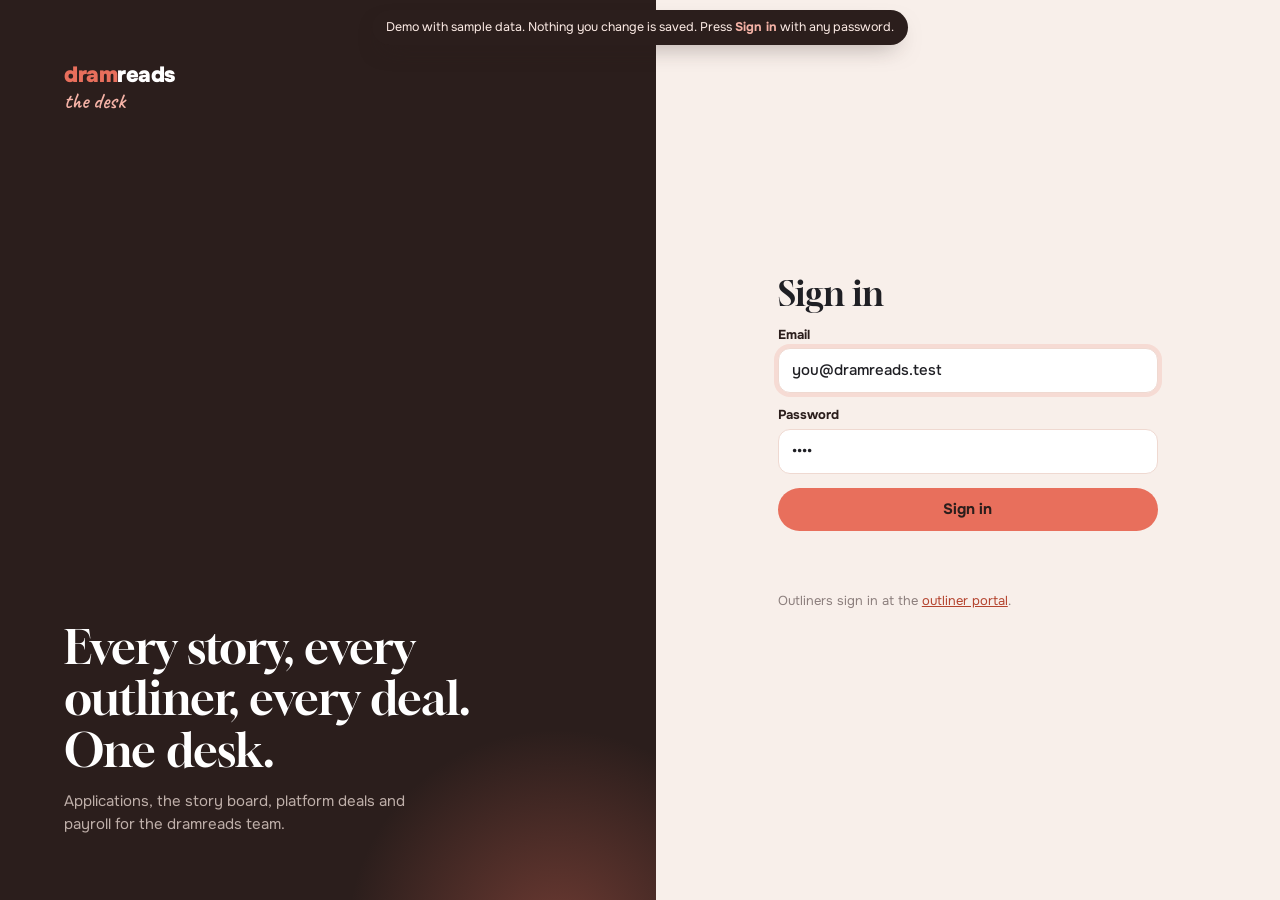
==== commit 12c94210: "Replace the application dashboard with the full dramreads desk and outliner portal Desk: overview, a" ====
--- a/admin-preview.html
+++ b/admin-preview.html
@@ -3,82 +3,23 @@
 <head>
 <meta charset="utf-8">
 <meta name="viewport" content="width=device-width, initial-scale=1, viewport-fit=cover">
-<title>Outliner Desk preview | dramreads</title>
 <meta name="robots" content="noindex, nofollow">
+<meta name="theme-color" content="#2B1E1C">
+<title>dramreads desk demo</title>
+<link rel="preconnect" href="https://fonts.googleapis.com">
+<link rel="preconnect" href="https://fonts.gstatic.com" crossorigin>
 <link rel="stylesheet" href="https://fonts.googleapis.com/css2?family=Caveat:wght@600&family=Gloock&family=Onest:wght@400;500;600;700;800;900&display=swap">
-<link rel="stylesheet" href="assets/site.css">
-<link rel="stylesheet" href="assets/admin.css">
+<link rel="stylesheet" href="assets/desk/desk.css">
 </head>
-<body class="adm">
+<body class="dk">
+<div id="root"></div>
 <script type="module">
-// Runs the real dashboard (site/admin.html + admin.js) against sample data in memory, no Supabase needed.
-// Open admin-preview.html from the site folder. Nothing is saved.
-const ME = "you@dramreads.test";
-const uuid = () => crypto.randomUUID();
-const ago = d => new Date(Date.now() - d * 864e5).toISOString();
-const A = (name, email, days, status, extra = {}) => ({ id: uuid(), created_at: ago(days), name, email, book_link: "https://www.goodnovel.com/book/sample", genres: ["Contract Marriage", "Mafia & Biker"], message: null,
-  blurb: "She signed the contract to save her father's company. He signed it to destroy hers.", story_outline: "Act one: the wedding is a business deal...\nAct two: the deal starts to cost them both...\nAct three: the betrayal, the choice, the real vow.",
-  characters: "Ivy Hart, 24: proud, broke, sharper than anyone expects.\nDante Moretti, 31: heir to a shipping empire with a debt to settle.", chapter_1: "Ivy walks into the wrong boardroom and the wrong man offers her a ring.",
-  chapter_2: "The prenup has one clause she can't read.", chapter_3: "Their first public kiss is staged; her reaction isn't.", file_path: null, human_declared: true, status, rate: null, prior_ban: false, ...extra });
-const db = {
-  admins: [{ email: ME }],
-  applications: [
-    A("Ama Okafor", "ama@example.com", 0, "new"),
-    A("Lena Brooks", "lena@example.com", 1, "new", { file_path: "x/assessment.pdf", blurb: null, story_outline: null, characters: null, chapter_1: null, chapter_2: null, chapter_3: null, genres: ["Sports Romance"] }),
-    A("R. Vale", "rvale@example.com", 2, "new", { prior_ban: true }),
-    A("Tobi Adeyemi", "tobi@example.com", 6, "review"),
-    A("Grace Lin", "grace@example.com", 30, "accepted", { rate: 2.5 }),
-    A("Marcus Reed", "marcus@example.com", 40, "accepted", { rate: 0.75 }),
-    A("Rachel Vale", "rachel@example.com", 50, "banned"),
-  ],
-  scores: [], batches: [],
-};
-const [, , , tobi, grace, marcus] = db.applications;
-db.scores.push({ application_id: tobi.id, reviewer: "partner@dramreads.test", no_ai: 5, originality: 4, creativity: 4, market_fit: 5, storyline: 4, note: "Strong hooks, chapter 3 drags." });
-db.batches.push({ id: uuid(), application_id: grace.id, month: "2026-10-01", submitted: 120, approved: 110, paid: false },
-  { id: uuid(), application_id: grace.id, month: "2026-09-01", submitted: 90, approved: 80, paid: true },
-  { id: uuid(), application_id: marcus.id, month: "2026-10-01", submitted: 60, approved: 52, paid: false });
-
-// Just enough of the supabase-js query builder for admin.js.
-function from(table) {
-  let rows = db[table], op = "select", payload, filters = [], single = false, conflict;
-  const q = {
-    select() { return q; }, order() { return q; },
-    eq(k, v) { filters.push(r => r[k] === v); return q; },
-    single() { single = true; return q; },
-    insert(r) { op = "insert"; payload = r; return q; },
-    update(r) { op = "update"; payload = r; return q; },
-    upsert(r, o) { op = "upsert"; payload = r; conflict = o.onConflict.split(","); return q; },
-    then(ok, bad) { return Promise.resolve(run()).then(ok, bad); },
-  };
-  function run() {
-    const match = r => filters.every(f => f(r));
-    if (op === "select") return { data: rows.filter(match), error: null };
-    if (op === "update") { rows.filter(match).forEach(r => Object.assign(r, payload)); return { error: null }; }
-    if (op === "insert") {
-      if (table === "batches" && rows.some(r => r.application_id === payload.application_id && r.month === payload.month)) return { data: null, error: { code: "23505", message: "duplicate key" } };
-      const row = { id: uuid(), paid: false, ...payload }; rows.push(row); return { data: single ? row : [row], error: null };
-    }
-    const row = { reviewer: ME, ...payload }, old = rows.find(r => conflict.every(k => r[k] === row[k]));
-    old ? Object.assign(old, row) : rows.push(row); return { error: null };
-  }
-  return q;
-}
-window.DR_SUPABASE = { url: "preview", anonKey: "preview" };
-window.supabase = { createClient: () => ({
-  from,
-  auth: {
-    getSession: async () => ({ data: { session: null } }),
-    signInWithPassword: async ({ email }) => ({ data: { session: { user: { email: email || ME } } }, error: null }),
-    signOut: async () => ({}),
-  },
-  storage: { from: () => ({ createSignedUrl: async () => ({ data: { signedUrl: "data:text/plain,Sample assessment document" }, error: null }) }) },
-}) };
-
-const html = await (await fetch("admin.html")).text();
-document.body.innerHTML = new DOMParser().parseFromString(html, "text/html").body.innerHTML.replace(/<script[\s\S]*?<\/script>/g, "");
-document.querySelector("#lEmail").value = ME;
-await import("./assets/admin.js");
+// The real desk running on sample data (assets/desk/mock.js). Nothing is saved.
+import { install } from "./assets/desk/mock.js";
+install("admin");
+await import("./assets/desk/app.js");
+const email = document.querySelector("#lEmail");
+if (email) { email.value = "you@dramreads.test"; document.querySelector("#lPass").value = "demo"; }
 </script>
 </body>
 </html>
--- a/assets/desk/desk.css
+++ b/assets/desk/desk.css
@@ -0,0 +1,306 @@
+/* dramreads desk + outliner portal.
+   Walnut sidebar, warm paper canvas, Gloock for figures and titles, Onest for everything you read and click.
+   One memorable piece: the shelf of spines on the overview. Everything else stays quiet. */
+:root {
+  --walnut: #2B1E1C; --walnut-2: #3A2926; --walnut-3: #4D3732;
+  --coral: #E86F5C; --coral-ink: #B4442F; --coral-soft: #F6B3A7;
+  --peach: #FDECE6; --peach-2: #F7DCD2; --line: #EFD9D1; --line-2: #F6E8E3;
+  --paper: #FFFBF8; --canvas: #F8EFEA; --white: #FFFFFF;
+  --ink: #1F1F24; --ink-2: #5E5455; --ink-3: #8C7F7D;
+  --sage: #4F8A62; --sage-bg: #E2F0E6; --amber: #B7791F; --amber-bg: #FDF0D9; --sky: #3D6A99; --sky-bg: #E3ECF6;
+  --display: "Gloock", Georgia, serif; --sans: "Onest", system-ui, sans-serif; --hand: "Caveat", cursive;
+  --r: 16px; --r-sm: 10px;
+  --shadow: 0 1px 0 rgba(255,255,255,.9) inset, 0 0 0 1px var(--line), 0 14px 30px -22px rgba(90,40,30,.45);
+  --ease: cubic-bezier(.2,.8,.2,1);
+  /* story stages, light to dark like a book drying in the sun */
+  --st-outline: #F2D7CB; --st-writing: #F3A193; --st-editing: #E86F5C; --st-ready: #B4442F; --st-pitched: #6E3B34; --st-signed: #4F8A62; --st-declined: #BDB2AF;
+}
+* { box-sizing: border-box; }
+html { -webkit-text-size-adjust: 100%; }
+body.dk { margin: 0; background: var(--canvas); color: var(--ink); font: 400 15px/1.55 var(--sans); }
+body.drawer-open { overflow: hidden; }
+[hidden] { display: none !important; }
+a { color: var(--coral-ink); }
+h1, h2, h3, h4 { margin: 0; font-weight: 400; }
+button { font: inherit; color: inherit; }
+:focus-visible { outline: 3px solid var(--coral); outline-offset: 2px; }
+.sr { position: absolute; width: 1px; height: 1px; overflow: hidden; clip: rect(0 0 0 0); }
+
+/* ---------- Buttons, pills, small parts ---------- */
+.dk-btn { display: inline-flex; align-items: center; justify-content: center; gap: 8px; border: 0; border-radius: 999px; padding: 10px 18px; font: 700 14px/1 var(--sans); background: var(--coral); color: var(--walnut); cursor: pointer; text-decoration: none; white-space: nowrap; transition: transform .15s var(--ease), background .15s; }
+.dk-btn:hover { background: #EC7B69; } .dk-btn:active { transform: translateY(1px); }
+.dk-btn:disabled { opacity: .55; cursor: progress; }
+.dk-btn svg { width: 17px; height: 17px; }
+.dk-btn.ghost { background: transparent; box-shadow: inset 0 0 0 1.5px var(--line); color: var(--ink); }
+.dk-btn.ghost:hover { background: var(--white); box-shadow: inset 0 0 0 1.5px var(--coral-soft); }
+.dk-btn.dark { background: var(--walnut); color: var(--peach); }
+.dk-btn.danger { background: var(--walnut); color: var(--peach); }
+.dk-btn.danger-text { background: none; color: var(--coral-ink); padding-inline: 4px; }
+.dk-btn.sm { padding: 7px 12px; font-size: 13px; }
+.dk-icon { display: grid; place-items: center; width: 38px; height: 38px; border: 0; border-radius: 12px; background: transparent; cursor: pointer; color: inherit; }
+.dk-icon:hover { background: var(--peach); } .dk-icon svg { width: 20px; height: 20px; }
+.pill { display: inline-flex; align-items: center; gap: 6px; font: 700 12px/1 var(--sans); border-radius: 999px; padding: 5px 10px; background: var(--peach-2); color: var(--walnut); white-space: nowrap; }
+.pill::before { content: ""; width: 6px; height: 6px; border-radius: 50%; background: currentColor; opacity: .7; }
+.pill.plain::before { display: none; }
+.pill.new, .pill.submitted, .pill.pitched, .pill.negotiating { background: var(--amber-bg); color: var(--amber); }
+.pill.review, .pill.writing, .pill.editing { background: var(--sky-bg); color: var(--sky); }
+.pill.accepted, .pill.approved, .pill.signed, .pill.active, .pill.paid { background: var(--sage-bg); color: var(--sage); }
+.pill.rejected, .pill.declined, .pill.paused, .pill.returned { background: #EEE8E6; color: var(--ink-2); }
+.pill.banned, .pill.flag { background: var(--walnut); color: var(--peach); }
+.pill.owed { background: var(--peach); color: var(--coral-ink); }
+.avatar { display: inline-grid; place-items: center; width: 30px; height: 30px; border-radius: 50%; background: var(--peach-2); color: var(--walnut); font: 800 11px/1 var(--sans); letter-spacing: .02em; flex: none; }
+.avatar.lg { width: 46px; height: 46px; font-size: 15px; }
+.avatar.writer { background: #E7E0F3; color: #4B3C6E; }
+.bar { height: 6px; border-radius: 99px; background: var(--line-2); overflow: hidden; }
+.bar i { display: block; height: 100%; background: var(--coral); border-radius: inherit; }
+.muted { color: var(--ink-3); } .small { font-size: 13px; }
+.num { font-variant-numeric: tabular-nums; }
+.empty { padding: 34px 20px; text-align: center; color: var(--ink-3); }
+.empty b { display: block; font: 400 20px/1.3 var(--display); color: var(--ink); margin-bottom: 4px; }
+
+/* ---------- Sign-in ---------- */
+.gate { min-height: 100vh; display: grid; grid-template-columns: 1.05fr 1fr; }
+.gate-side { background: var(--walnut); color: var(--peach); padding: clamp(28px, 5vw, 64px); display: flex; flex-direction: column; justify-content: space-between; position: relative; overflow: hidden; }
+.gate-side::after { content: ""; position: absolute; inset: auto -20% -30% auto; width: 70%; aspect-ratio: 1; border-radius: 50%; background: radial-gradient(circle, rgba(232,111,92,.35), transparent 65%); }
+.gate-side blockquote { margin: 0; font: 400 clamp(30px, 3.6vw, 46px)/1.12 var(--display); color: var(--white); max-width: 14ch; position: relative; z-index: 1; }
+.gate-side p { margin: 14px 0 0; color: rgba(253,236,230,.7); max-width: 38ch; position: relative; z-index: 1; }
+.gate-form { display: grid; align-content: center; justify-items: center; padding: 32px 20px; }
+.gate-form form { width: min(380px, 100%); display: grid; gap: 14px; }
+.gate-form h1 { font: 400 34px/1.1 var(--display); }
+.gate-form .err { color: var(--coral-ink); font-weight: 600; min-height: 1.3em; margin: 0; }
+.gate-form .dk-btn { padding: 14px; font-size: 15px; }
+.brand { font: 900 22px/1 var(--sans); letter-spacing: -.02em; color: var(--coral); text-decoration: none; }
+.brand i { font-style: normal; color: currentColor; } .gate-side .brand i, .side .brand i { color: var(--white); }
+.brand small { display: block; font: 600 22px/1 var(--hand); color: var(--coral-soft); letter-spacing: 0; margin-top: 4px; }
+
+/* ---------- Forms ---------- */
+.dk-form { display: grid; grid-template-columns: 1fr 1fr; gap: 14px; }
+.fld { display: grid; gap: 6px; min-width: 0; } .fld.full { grid-column: 1 / -1; }
+.fld label, .gate-form label { font: 700 13px/1.2 var(--sans); color: var(--walnut); display: flex; justify-content: space-between; gap: 8px; }
+.fld label small { font-weight: 500; color: var(--ink-3); }
+.fld.check { grid-template-columns: auto 1fr; align-items: center; } .fld.check label { order: 2; }
+input:not([type="checkbox"]):not([type="radio"]), select, textarea { width: 100%; font: 500 15px/1.4 var(--sans); color: var(--ink); background: var(--white); border: 1.5px solid var(--line); border-radius: 12px; padding: 11px 13px; }
+input:focus, select:focus, textarea:focus { outline: none; border-color: var(--coral); box-shadow: 0 0 0 4px rgba(232,111,92,.16); }
+textarea { resize: vertical; }
+input[type="checkbox"] { width: 18px; height: 18px; accent-color: var(--coral); }
+
+/* ---------- App shell ---------- */
+.desk { display: grid; grid-template-columns: 252px 1fr; min-height: 100vh; }
+.side { position: sticky; top: 0; height: 100vh; background: var(--walnut); color: rgba(253,236,230,.78); display: flex; flex-direction: column; padding: 22px 14px; gap: 22px;
+  background-image: radial-gradient(120% 60% at 0% 0%, rgba(232,111,92,.14), transparent 60%); }
+.side .brand { padding: 4px 10px; }
+.side nav { display: grid; gap: 2px; }
+.side nav a { display: flex; align-items: center; gap: 12px; padding: 10px 12px; border-radius: 12px; color: inherit; text-decoration: none; font-weight: 600; position: relative; }
+.side nav a svg { width: 20px; height: 20px; flex: none; opacity: .85; }
+.side nav a:hover { background: var(--walnut-2); color: var(--white); }
+.side nav a[aria-current="page"] { background: var(--peach); color: var(--walnut); }
+.side nav a[aria-current="page"]::before { content: ""; position: absolute; left: -14px; top: 10px; bottom: 10px; width: 4px; border-radius: 0 4px 4px 0; background: var(--coral); }
+.side nav a b { margin-left: auto; min-width: 22px; height: 22px; padding: 0 7px; border-radius: 99px; background: var(--coral); color: var(--walnut); font: 800 12px/22px var(--sans); text-align: center; }
+.side nav a[aria-current="page"] b { background: var(--walnut); color: var(--peach); }
+.side .nav-label { font: 700 11px/1 var(--sans); letter-spacing: .08em; color: rgba(253,236,230,.4); padding: 14px 12px 6px; }
+.side .me { margin-top: auto; display: flex; align-items: center; gap: 10px; padding: 10px; border-radius: 14px; background: var(--walnut-2); }
+.side .me span:not(.avatar) { font-size: 13px; overflow: hidden; text-overflow: ellipsis; white-space: nowrap; flex: 1; min-width: 0; }
+.side .me .dk-icon:hover { background: var(--walnut-3); }
+
+.desk > .body { min-width: 0; }
+.main { min-width: 0; padding: 28px clamp(18px, 3vw, 40px) 60px; }
+.page-head { display: flex; align-items: end; justify-content: space-between; gap: 16px; flex-wrap: wrap; margin-bottom: 22px; }
+.page-head h1 { font: 400 clamp(30px, 3.4vw, 42px)/1.05 var(--display); letter-spacing: -.01em; }
+.page-head p { margin: 6px 0 0; color: var(--ink-2); }
+.page-head .actions { display: flex; gap: 10px; flex-wrap: wrap; }
+.card { background: var(--paper); border-radius: var(--r); box-shadow: var(--shadow); }
+.card > header { display: flex; align-items: center; justify-content: space-between; gap: 12px; padding: 18px 20px 0; }
+.card > header h2 { font: 400 21px/1.2 var(--display); }
+.card .pad { padding: 18px 20px; }
+.grid-2 { display: grid; grid-template-columns: minmax(0, 1.4fr) minmax(0, 1fr); gap: 18px; }
+.stack > *, .grid-2 > * { min-width: 0; }
+.stack { display: grid; gap: 18px; }
+
+.toolbar { display: flex; flex-wrap: wrap; gap: 10px; align-items: center; margin-bottom: 16px; }
+.seg { display: inline-flex; flex-wrap: wrap; gap: 4px; padding: 4px; border-radius: 999px; background: var(--white); box-shadow: 0 0 0 1px var(--line); }
+.seg button { border: 0; background: none; border-radius: 999px; padding: 7px 13px; font: 600 13px/1 var(--sans); cursor: pointer; color: var(--ink-2); }
+.seg button b { font-weight: 800; margin-left: 5px; color: var(--ink-3); }
+.seg button[aria-pressed="true"] { background: var(--walnut); color: var(--peach); } .seg button[aria-pressed="true"] b { color: var(--coral-soft); }
+.search { position: relative; flex: 1 1 220px; max-width: 340px; }
+.search svg { position: absolute; left: 12px; top: 50%; translate: 0 -50%; width: 17px; color: var(--ink-3); }
+.search input { padding-left: 38px; border-radius: 999px; }
+
+/* ---------- Overview ---------- */
+.ledger { display: grid; grid-template-columns: repeat(5, 1fr); background: var(--walnut); color: var(--peach); border-radius: var(--r); overflow: hidden; margin-bottom: 18px; }
+.ledger a { padding: 20px 22px; text-decoration: none; color: inherit; border-left: 1px solid rgba(253,236,230,.1); display: grid; gap: 4px; transition: background .15s; }
+.ledger a:first-child { border-left: 0; } .ledger a:hover { background: var(--walnut-2); }
+.ledger b { font: 400 clamp(28px, 3vw, 40px)/1 var(--display); color: var(--white); font-variant-numeric: tabular-nums; }
+.ledger span { font-size: 13px; font-weight: 600; } .ledger small { font-size: 12px; color: rgba(253,236,230,.55); }
+.ledger a.hot b { color: var(--coral-soft); }
+
+.shelf { display: flex; align-items: end; gap: 10px; height: 210px; padding: 20px 20px 0; border-bottom: 10px solid #D9BFB4; position: relative; }
+.shelf::after { content: ""; position: absolute; left: 0; right: 0; bottom: -10px; height: 10px; background: linear-gradient(#C9A99C, #E3CBC1); }
+.spine { flex: 1; min-width: 0; display: flex; flex-direction: column; justify-content: space-between; align-items: center; border-radius: 5px 5px 2px 2px; padding: 10px 4px; text-decoration: none; color: var(--walnut);
+  background: var(--c); box-shadow: inset -6px 0 0 rgba(0,0,0,.07), inset 2px 0 0 rgba(255,255,255,.35); transition: translate .2s var(--ease); min-height: 46px; }
+.spine:hover { translate: 0 -6px; }
+.spine b { font: 400 24px/1 var(--display); }
+.spine span { writing-mode: vertical-rl; rotate: 180deg; font: 700 12px/1 var(--sans); letter-spacing: .04em; white-space: nowrap; overflow: hidden; }
+.spine.dark { color: var(--peach); }
+.shelf-legend { display: flex; justify-content: space-between; padding: 22px 20px 18px; font-size: 13px; color: var(--ink-2); gap: 12px; flex-wrap: wrap; }
+
+.todo { list-style: none; margin: 0; padding: 6px 8px 10px; }
+.todo li a { display: flex; gap: 12px; align-items: center; padding: 11px 12px; border-radius: 12px; text-decoration: none; color: inherit; }
+.todo li a:hover { background: var(--peach); }
+.todo .dot { width: 9px; height: 9px; border-radius: 50%; background: var(--coral); flex: none; }
+.todo .dot.amber { background: var(--amber); } .todo .dot.sky { background: var(--sky); } .todo .dot.dark { background: var(--walnut); }
+.todo span { flex: 1; min-width: 0; } .todo small { color: var(--ink-3); white-space: nowrap; }
+.payday { background: linear-gradient(140deg, var(--coral) 0%, #EE8B78 100%); color: var(--walnut); border-radius: var(--r); padding: 20px 22px; display: grid; gap: 4px; text-decoration: none; }
+.payday small { font-weight: 700; } .payday b { font: 400 42px/1 var(--display); } .payday span { font-size: 13px; }
+
+/* ---------- Lists & tables ---------- */
+.split { display: grid; grid-template-columns: minmax(300px, 400px) 1fr; gap: 18px; align-items: start; }
+.list { list-style: none; margin: 0; padding: 6px; max-height: calc(100vh - 230px); overflow: auto; }
+.list button { width: 100%; display: flex; gap: 12px; align-items: center; text-align: left; padding: 12px; border: 0; border-radius: 12px; background: none; cursor: pointer; }
+.list button:hover { background: var(--white); }
+.list button[aria-current="true"] { background: var(--white); box-shadow: 0 0 0 1.5px var(--coral-soft); }
+.list .who { flex: 1; min-width: 0; display: grid; gap: 2px; }
+.list .who b { font-weight: 700; overflow: hidden; text-overflow: ellipsis; white-space: nowrap; }
+.list .who small { color: var(--ink-3); font-size: 12.5px; overflow: hidden; text-overflow: ellipsis; white-space: nowrap; }
+.list .end { display: grid; justify-items: end; gap: 5px; }
+.score { font: 400 18px/1 var(--display); } .score small { font: 600 11px var(--sans); color: var(--ink-3); }
+
+.tbl { width: 100%; border-collapse: collapse; font-size: 14px; }
+.tbl th { text-align: left; font: 700 12px/1 var(--sans); color: var(--ink-3); padding: 12px 14px; border-bottom: 1px solid var(--line); white-space: nowrap; }
+.tbl td { padding: 13px 14px; border-bottom: 1px solid var(--line-2); vertical-align: middle; }
+.tbl tr:last-child td { border-bottom: 0; }
+.tbl tbody tr.click { cursor: pointer; } .tbl tbody tr.click:hover { background: var(--white); }
+.tbl .r { text-align: right; } .tbl .money { font-variant-numeric: tabular-nums; font-weight: 700; white-space: nowrap; }
+.tbl-wrap { overflow-x: auto; }
+.person { display: flex; align-items: center; gap: 10px; min-width: 0; } .person b { font-weight: 700; } .person small { display: block; color: var(--ink-3); font-size: 12.5px; }
+
+/* ---------- Application detail ---------- */
+.detail { padding: clamp(18px, 2.4vw, 28px); min-width: 0; }
+.detail-head { display: flex; gap: 14px; align-items: center; flex-wrap: wrap; }
+.detail-head h2 { font: 400 30px/1.1 var(--display); }
+.detail-head .meta { flex: 1; min-width: 200px; } .detail-head .meta p { margin: 2px 0 0; color: var(--ink-2); font-size: 14px; overflow-wrap: anywhere; }
+.warn { margin: 16px 0 0; padding: 12px 14px; border-radius: 12px; background: var(--walnut); color: var(--peach); font-weight: 600; display: flex; gap: 10px; align-items: center; }
+.warn svg { width: 18px; flex: none; color: var(--coral); }
+.facts { display: grid; grid-template-columns: repeat(auto-fit, minmax(180px, 1fr)); gap: 10px; margin: 18px 0 6px; }
+.facts div { background: var(--white); border-radius: 12px; padding: 12px 14px; box-shadow: 0 0 0 1px var(--line-2); min-width: 0; }
+.facts dt { font: 700 11.5px/1 var(--sans); color: var(--ink-3); margin-bottom: 6px; } .facts dd { margin: 0; font-weight: 600; overflow-wrap: anywhere; }
+.sec-title { font: 400 22px/1.2 var(--display); margin: 26px 0 12px; display: flex; justify-content: space-between; align-items: baseline; gap: 10px; flex-wrap: wrap; }
+.sec-title small { font: 600 13px var(--sans); color: var(--coral-ink); }
+.manuscript { background: var(--white); border-radius: 14px; box-shadow: 0 0 0 1px var(--line-2); padding: 6px 22px; }
+.manuscript section { padding: 16px 0; border-bottom: 1px dashed var(--line); } .manuscript section:last-child { border: 0; }
+.manuscript h4 { font: 700 12px/1 var(--sans); color: var(--coral-ink); margin-bottom: 8px; }
+.manuscript p { margin: 0; white-space: pre-wrap; line-height: 1.7; max-width: 72ch; font-size: 15.5px; }
+.rubric { display: grid; gap: 10px; }
+.crit { display: grid; grid-template-columns: 190px 1fr; align-items: center; gap: 10px; }
+.crit legend { font-weight: 700; font-size: 14px; float: left; }
+.crit fieldset { border: 0; padding: 0; margin: 0; display: contents; }
+.dots { display: flex; gap: 6px; }
+.dots label { position: relative; }
+.dots input { position: absolute; inset: 0; opacity: 0; margin: 0; cursor: pointer; }
+.dots span { display: grid; place-items: center; width: 40px; height: 40px; border-radius: 12px; background: var(--white); box-shadow: inset 0 0 0 1.5px var(--line); font-weight: 800; color: var(--ink-2); transition: .15s; }
+.dots input:checked + span { background: var(--coral); color: var(--walnut); box-shadow: none; }
+.dots input:focus-visible + span { outline: 3px solid var(--coral); outline-offset: 2px; }
+.others { display: grid; gap: 8px; margin-top: 4px; }
+.others p { margin: 0; padding: 10px 12px; border-radius: 12px; background: var(--peach); font-size: 14px; }
+.decide { display: flex; flex-wrap: wrap; gap: 10px; align-items: end; padding: 16px; border-radius: 14px; background: var(--white); box-shadow: 0 0 0 1px var(--line-2); }
+.decide .fld { flex: 0 1 170px; }
+.decide .sep { flex: 1; }
+
+/* ---------- People cards ---------- */
+.people { display: grid; grid-template-columns: repeat(auto-fill, minmax(260px, 1fr)); gap: 16px; }
+.pcard { padding: 18px; display: grid; gap: 14px; cursor: pointer; text-align: left; border: 0; font: inherit; transition: translate .2s var(--ease), box-shadow .2s; }
+.pcard:hover { translate: 0 -2px; box-shadow: 0 0 0 1px var(--coral-soft), 0 18px 30px -22px rgba(90,40,30,.55); }
+.pcard .top { display: flex; gap: 12px; align-items: center; } .pcard h3 { font: 400 20px/1.15 var(--display); } .pcard .top small { color: var(--ink-3); font-size: 13px; }
+.pcard dl { display: grid; grid-template-columns: repeat(3, 1fr); gap: 6px; margin: 0; }
+.pcard dt { font: 700 11px/1 var(--sans); color: var(--ink-3); } .pcard dd { margin: 4px 0 0; font: 400 20px/1 var(--display); font-variant-numeric: tabular-nums; }
+.pcard .foot { display: flex; justify-content: space-between; align-items: center; font-size: 13px; color: var(--ink-2); }
+
+/* ---------- Story board ---------- */
+.board { display: grid; grid-auto-flow: column; grid-auto-columns: minmax(250px, 1fr); gap: 14px; overflow-x: auto; padding-bottom: 10px; align-items: start; scroll-snap-type: x proximity; }
+.col { background: rgba(255,251,248,.6); border-radius: var(--r); box-shadow: 0 0 0 1px var(--line); padding: 10px; min-height: 140px; scroll-snap-align: start; transition: background .15s, box-shadow .15s; }
+.col.over { background: var(--peach); box-shadow: 0 0 0 2px var(--coral); }
+.col > header { display: flex; align-items: center; gap: 8px; padding: 6px 6px 12px; font-weight: 700; }
+.col > header i { width: 12px; height: 12px; border-radius: 3px; background: var(--c); }
+.col > header b { margin-left: auto; color: var(--ink-3); font-weight: 700; font-size: 13px; }
+.col .cards { display: grid; gap: 10px; }
+.scard { position: relative; background: var(--white); border-radius: 12px; padding: 13px 13px 13px 19px; box-shadow: 0 0 0 1px var(--line-2), 0 8px 16px -14px rgba(90,40,30,.5); cursor: grab; display: grid; gap: 9px; text-align: left; border: 0; width: 100%; font: inherit; }
+.scard::before { content: ""; position: absolute; left: 0; top: 0; bottom: 0; width: 7px; border-radius: 12px 0 0 12px; background: var(--coral); }
+.scard.m::before { background: var(--walnut); }
+.scard:hover { box-shadow: 0 0 0 1.5px var(--coral-soft), 0 12px 20px -14px rgba(90,40,30,.55); }
+.scard.dragging { opacity: .45; }
+.scard h4 { font: 400 17px/1.2 var(--display); }
+.scard .trope { font-size: 12.5px; color: var(--ink-2); }
+.scard .row { display: flex; justify-content: space-between; align-items: center; gap: 8px; font-size: 12.5px; color: var(--ink-2); }
+.scard .faces { display: flex; } .scard .faces .avatar { width: 26px; height: 26px; font-size: 10px; box-shadow: 0 0 0 2px var(--white); } .scard .faces .avatar + .avatar { margin-left: -6px; }
+.due.late { color: var(--coral-ink); font-weight: 700; } .due.soon { color: var(--amber); font-weight: 700; }
+.add-in-col { width: 100%; margin-top: 10px; border: 1.5px dashed var(--line); background: none; border-radius: 12px; padding: 10px; color: var(--ink-3); font-weight: 600; cursor: pointer; }
+.add-in-col:hover { border-color: var(--coral-soft); color: var(--coral-ink); }
+
+/* ---------- Payroll ---------- */
+.paywin { margin-bottom: 18px; }
+.paywin > header { padding: 18px 20px; display: flex; justify-content: space-between; align-items: center; gap: 12px; flex-wrap: wrap; border-bottom: 1px solid var(--line); }
+.paywin > header h2 { font: 400 22px/1.2 var(--display); } .paywin > header .sum { display: flex; flex-wrap: wrap; gap: 8px 18px; align-items: baseline; }
+.paywin .sum b { font: 400 26px/1 var(--display); } .paywin .sum span { font-size: 13px; color: var(--ink-3); }
+.paywin.cleared > header { opacity: .7; }
+
+/* ---------- Drawer, confirm, toast ---------- */
+.drawer { position: fixed; inset: 0; z-index: 50; }
+.drawer-scrim { position: absolute; inset: 0; background: rgba(43,30,28,.32); opacity: 0; transition: opacity .2s; backdrop-filter: blur(2px); }
+.drawer-panel { position: absolute; top: 0; right: 0; bottom: 0; width: min(520px, 100%); background: var(--paper); display: flex; flex-direction: column; translate: 100% 0; transition: translate .25s var(--ease); box-shadow: -30px 0 60px -30px rgba(43,30,28,.5); }
+.drawer.open .drawer-scrim { opacity: 1; } .drawer.open .drawer-panel { translate: 0 0; }
+.drawer-panel > header { display: flex; justify-content: space-between; align-items: start; gap: 12px; padding: 22px 22px 14px; border-bottom: 1px solid var(--line); }
+.drawer-panel > header h2 { font: 400 26px/1.15 var(--display); } .drawer-panel > header p { margin: 4px 0 0; color: var(--ink-2); font-size: 14px; }
+.drawer-body { padding: 20px 22px; overflow-y: auto; flex: 1; display: grid; gap: 18px; align-content: start; }
+.drawer-panel > footer { display: flex; justify-content: space-between; align-items: center; gap: 10px; padding: 14px 22px calc(14px + env(safe-area-inset-bottom)); border-top: 1px solid var(--line); background: var(--white); }
+.drawer .tbl td, .drawer .tbl th { padding: 10px 8px; }
+dialog.confirm { border: 0; border-radius: 18px; padding: 24px; width: min(420px, calc(100% - 32px)); background: var(--paper); box-shadow: 0 30px 60px -20px rgba(43,30,28,.5); }
+dialog.confirm::backdrop { background: rgba(43,30,28,.4); }
+dialog.confirm h3 { font: 400 24px/1.2 var(--display); } dialog.confirm p { color: var(--ink-2); }
+dialog.confirm .row { display: flex; justify-content: flex-end; gap: 10px; }
+#toast { position: fixed; left: 50%; bottom: 24px; translate: -50% calc(100% + 40px); z-index: 60; margin: 0; padding: 12px 18px; border-radius: 999px; background: var(--walnut); color: var(--peach); font-weight: 600; font-size: 14px; box-shadow: 0 18px 30px -16px rgba(43,30,28,.6); transition: translate .25s var(--ease); width: max-content; max-width: calc(100% - 32px); }
+#toast.show { translate: -50% 0; } #toast.err { background: var(--coral-ink); color: var(--white); }
+
+/* ---------- Portal ---------- */
+.portal { max-width: 980px; margin: 0 auto; padding: 24px clamp(16px, 3vw, 32px) 60px; }
+.portal-top { display: flex; align-items: center; justify-content: space-between; gap: 12px; margin-bottom: 26px; }
+.hello { display: grid; grid-template-columns: 1.3fr 1fr; gap: 18px; margin-bottom: 18px; }
+.hello .card { padding: 24px; }
+.hello h1 { font: 400 clamp(30px, 4vw, 44px)/1.05 var(--display); } .hello p { color: var(--ink-2); margin: 10px 0 0; }
+.rate-card { background: var(--walnut) !important; color: var(--peach); display: grid; align-content: space-between; gap: 18px; }
+.rate-card b { font: 400 48px/1 var(--display); color: var(--white); } .rate-card small { color: rgba(253,236,230,.65); }
+.rule { margin-top: 18px; padding: 14px 16px; border-radius: 14px; background: var(--peach); font-size: 14px; display: flex; gap: 10px; }
+.rule b { color: var(--coral-ink); }
+
+/* ---------- Phones ---------- */
+.mobile-bar { display: none; }
+@media (max-width: 1100px) { .ledger { grid-template-columns: repeat(3, 1fr); } .ledger a:nth-child(4) { border-left: 0; } .ledger a:nth-child(n+4) { border-top: 1px solid rgba(253,236,230,.1); } .grid-2 { grid-template-columns: minmax(0, 1fr); } }
+@media (max-width: 900px) {
+  .desk { grid-template-columns: 1fr; }
+  .side { position: fixed; inset: 0 auto 0 0; width: 280px; z-index: 40; translate: -100% 0; transition: translate .25s var(--ease); }
+  .desk.nav-open .side { translate: 0 0; box-shadow: 30px 0 60px -20px rgba(43,30,28,.6); }
+  .desk.nav-open::after { content: ""; position: fixed; inset: 0; background: rgba(43,30,28,.3); z-index: 30; }
+  .mobile-bar { display: flex; position: sticky; top: 0; z-index: 20; align-items: center; gap: 10px; padding: 10px 14px; background: rgba(248,239,234,.85); backdrop-filter: blur(16px) saturate(1.6); -webkit-backdrop-filter: blur(16px) saturate(1.6); box-shadow: 0 1px 0 var(--line); }
+  .mobile-bar .brand { font-size: 19px; } .mobile-bar .title { font: 400 19px/1 var(--display); margin-left: auto; }
+  .main { padding: 18px 16px 60px; }
+  .split { grid-template-columns: 1fr; } .list { max-height: 46vh; }
+  .gate { grid-template-columns: 1fr; } .gate-side { min-height: 240px; } .gate-side blockquote { font-size: 30px; }
+  .hello { grid-template-columns: 1fr; }
+  .dk-form { grid-template-columns: 1fr; }
+  .crit { grid-template-columns: 1fr; gap: 6px; } .dots span { width: 100%; } .dots { display: grid; grid-template-columns: repeat(5, 1fr); }
+  .shelf { gap: 6px; padding-inline: 12px; } .spine span { font-size: 11px; }
+}
+@media (max-width: 560px) {
+  .ledger { grid-template-columns: 1fr 1fr; } .ledger a { padding: 16px; border-left: 0 !important; border-top: 1px solid rgba(253,236,230,.1); } .ledger a:nth-child(-n+2) { border-top: 0; } .ledger a:nth-child(even) { border-left: 1px solid rgba(253,236,230,.1) !important; }
+  .ledger a:last-child:nth-child(odd) { grid-column: 1 / -1; }
+  .board { grid-auto-columns: 84%; }
+  .page-head .actions .dk-btn { flex: 1; }
+  .tbl.stackable thead { display: none; }
+  .tbl.stackable tr { display: grid; grid-template-columns: 1fr auto; gap: 4px 12px; padding: 12px 14px; border-bottom: 1px solid var(--line-2); }
+  .tbl.stackable td { border: 0; padding: 0; } .tbl.stackable td.r { text-align: right; }
+}
+@media (prefers-reduced-motion: reduce) { *, *::before, *::after { transition: none !important; animation: none !important; } }
+
+/* Demo banner (preview pages only) */
+.demo-note { position: fixed; left: 50%; top: 10px; translate: -50% 0; z-index: 70; margin: 0; padding: 8px 14px; border-radius: 999px; background: var(--walnut); color: var(--peach); font-size: 12.5px; box-shadow: 0 10px 24px -12px rgba(43,30,28,.6); max-width: calc(100% - 24px); text-align: center; }
+.demo-note b { color: var(--coral-soft); }
+@media (max-width: 900px) { .demo-note { top: auto; bottom: 12px; } }
+.rule svg { width: 20px; height: 20px; flex: none; color: var(--coral-ink); margin-top: 1px; }
